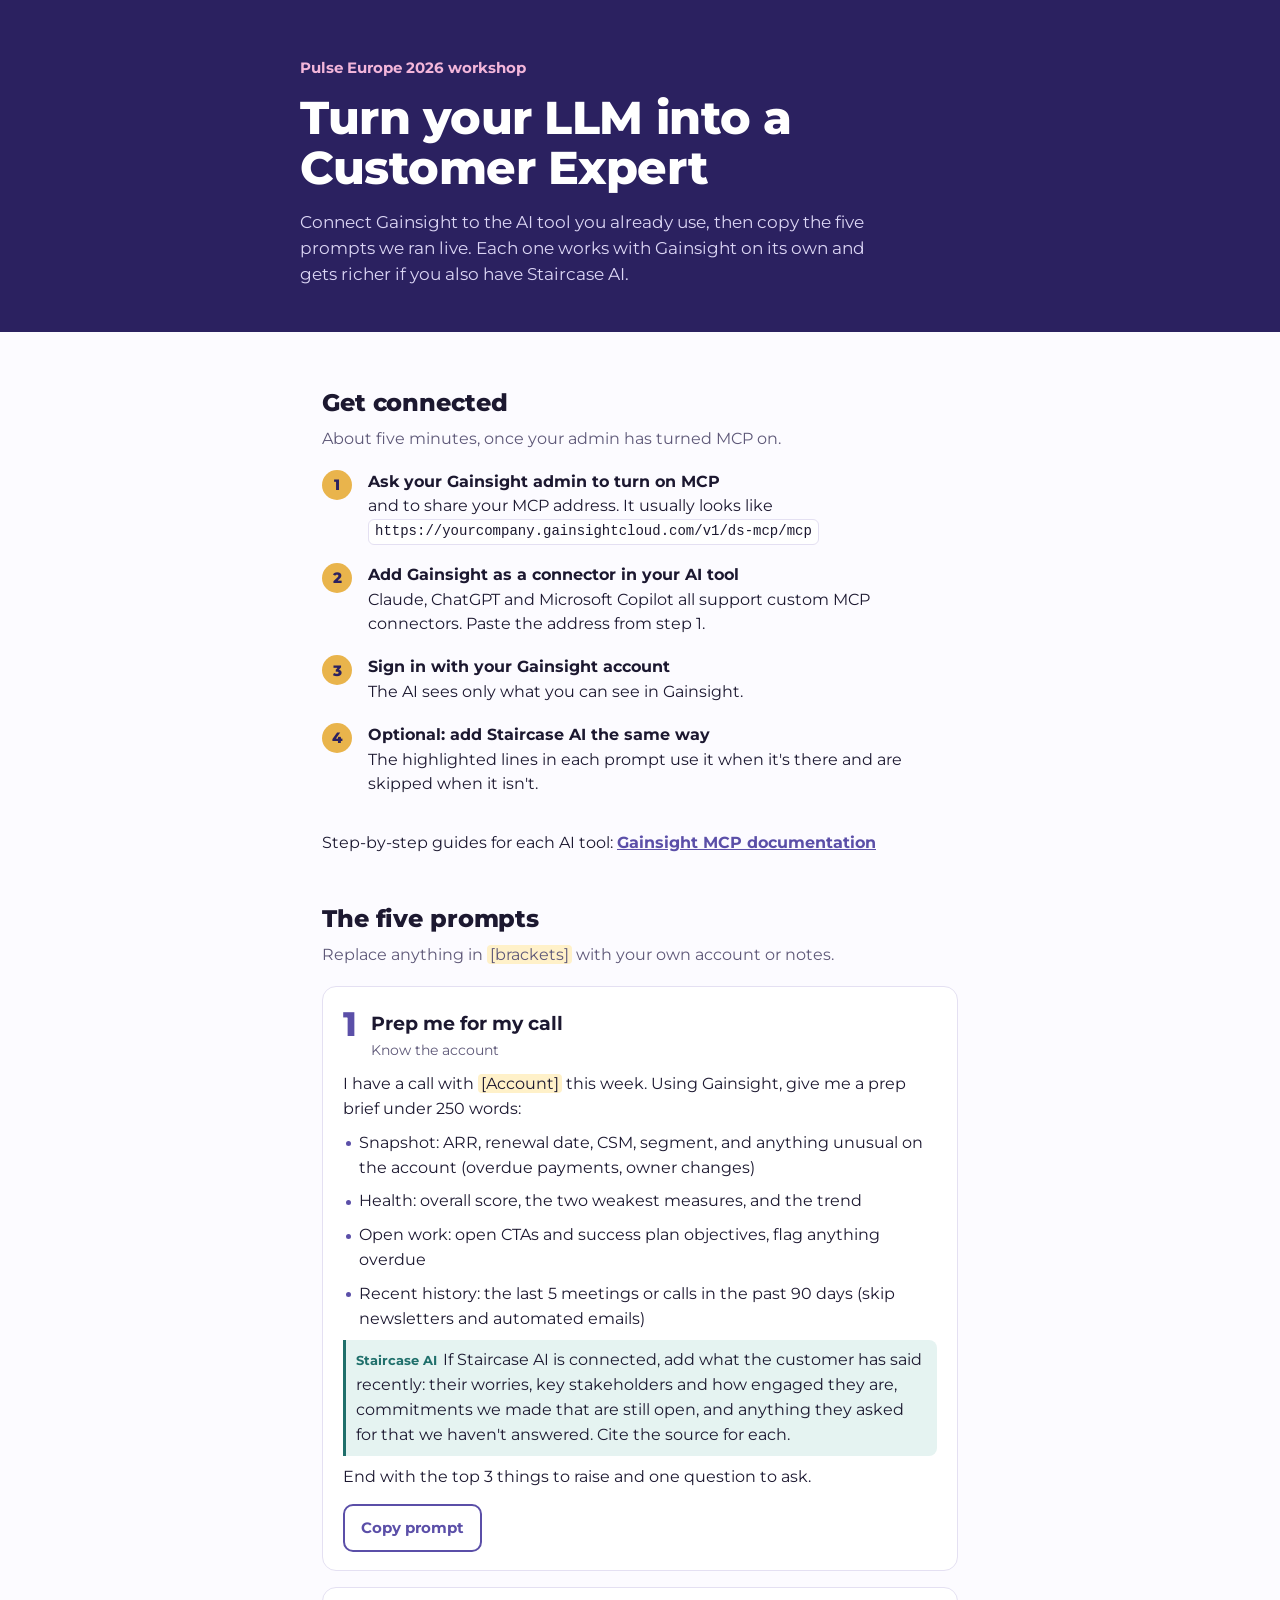
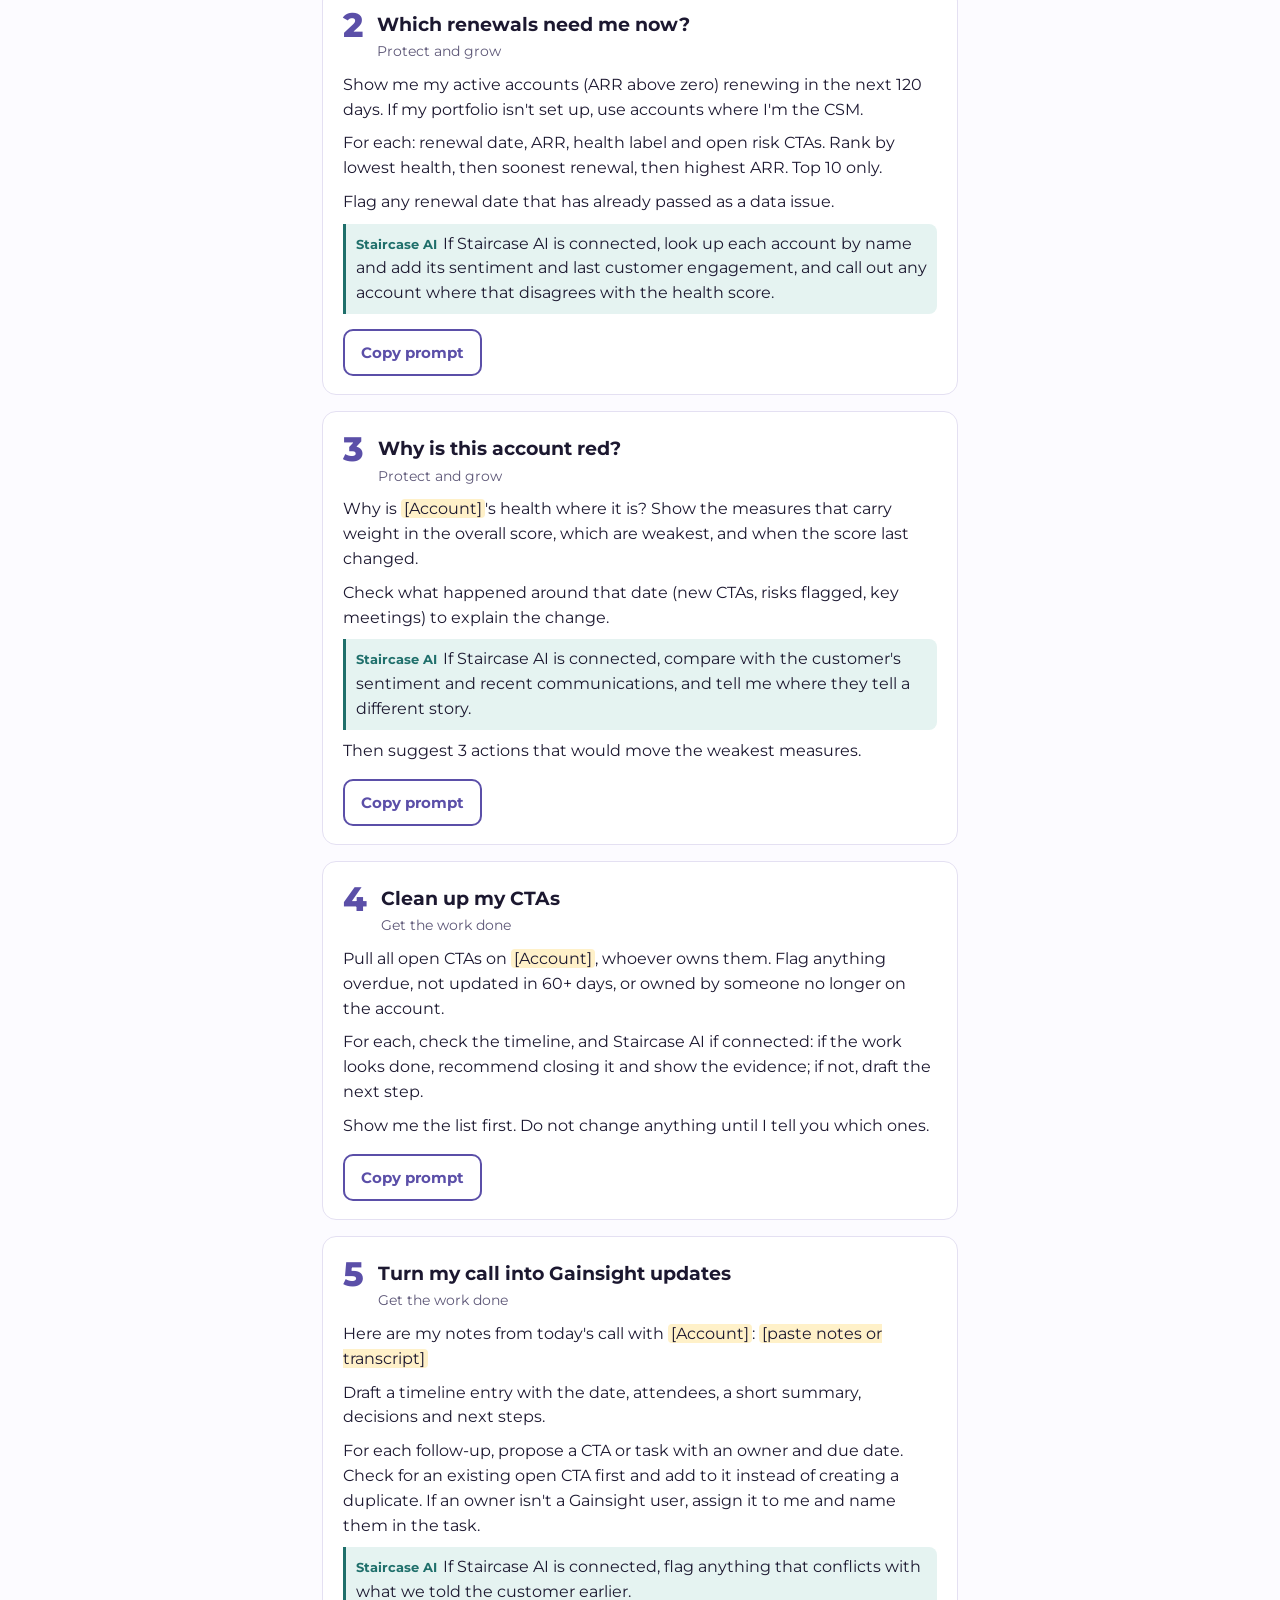
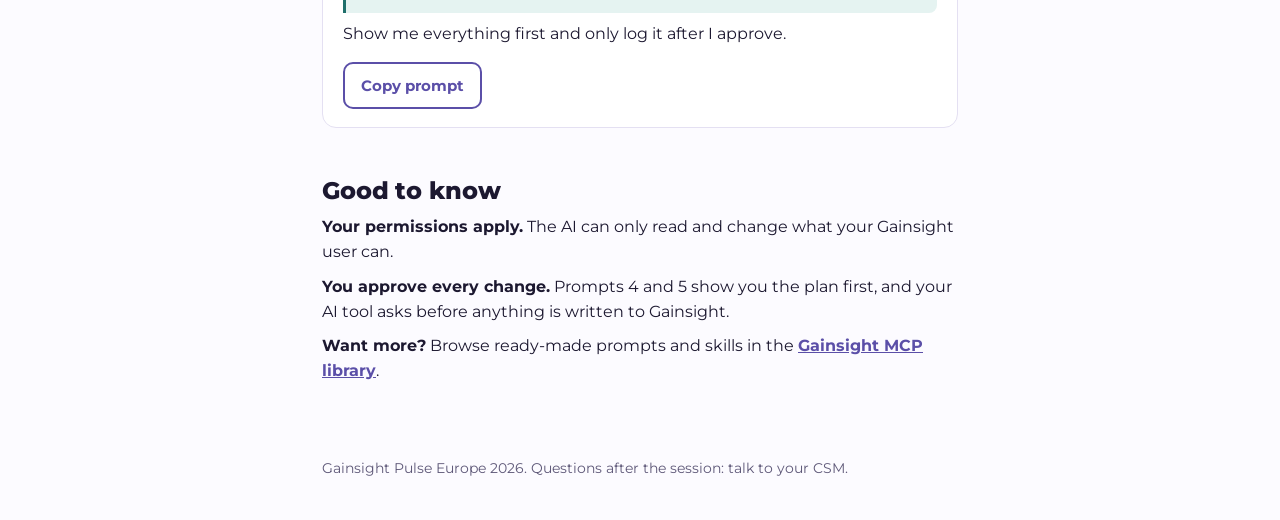
==== docs/workshop/index.html @ dc70c354 "Add an unlisted Pulse workshop page. The page is served at /workshop and is not linked from the cook" ====
<!doctype html>
<html lang="en"><head><meta charset="utf-8"><meta name="viewport" content="width=device-width,initial-scale=1">
<meta name="robots" content="noindex">
<title>Turn your LLM into a Customer Expert | Pulse Europe 2026</title>
<link rel="preconnect" href="https://fonts.googleapis.com"><link href="https://fonts.googleapis.com/css2?family=Montserrat:wght@400;500;700;800&display=swap" rel="stylesheet">
<style>
:root{--dusk:#2B2160;--violet:#5B4FA8;--pink:#F3B6DA;--teal:#1F6F6B;--teal-bg:#E5F3F1;--gold:#E9B44C;--paper:#FCFBFF;--card:#FFFFFF;--line:#E4E0F2;--ink:#1C1830;--muted:#5E5878;--mark:#FFF1C9;color-scheme:light}
@media (prefers-color-scheme:dark){:root{--paper:#141026;--card:#1E1938;--line:#332B57;--ink:#EDEAF7;--muted:#B3ACD0;--teal:#7FD1C8;--teal-bg:#173634;--mark:#4A3C10;--violet:#B9AEF5;color-scheme:dark}}
*{box-sizing:border-box}
body{margin:0;font-family:Montserrat,system-ui,-apple-system,"Segoe UI",sans-serif;background:var(--paper);color:var(--ink);line-height:1.55;font-size:16px}
.hero{background:var(--dusk);color:#fff;padding:56px 22px 44px}
.wrap{max-width:680px;margin:0 auto}
.hero .event{color:var(--pink);font-weight:700;font-size:15px;margin:0 0 14px}
.hero h1{font-size:clamp(30px,7vw,46px);line-height:1.08;font-weight:800;margin:0 0 16px;letter-spacing:-.01em}
.hero p.lede{font-size:17px;color:#DCD6F5;margin:0;max-width:34em}
main{padding:8px 22px 64px}
h2{font-size:24px;font-weight:800;margin:44px 0 6px;letter-spacing:-.005em}
.sub{color:var(--muted);margin:0 0 18px}
ol.steps{list-style:none;padding:0;margin:0;counter-reset:s}
ol.steps li{counter-increment:s;position:relative;padding:0 0 18px 46px}
ol.steps li::before{content:counter(s);position:absolute;left:0;top:0;width:30px;height:30px;border-radius:50%;background:var(--gold);color:#2B2160;font-weight:800;display:grid;place-items:center;font-size:15px}
ol.steps strong{display:block}
code{display:inline-block;max-width:100%;background:var(--card);border:1px solid var(--line);border-radius:6px;padding:1px 6px;font-size:14px;overflow-wrap:anywhere;word-break:break-word;vertical-align:top}
.prompt{background:var(--card);border:1px solid var(--line);border-radius:14px;padding:20px 20px 18px;margin:0 0 16px}
.prompt header{display:flex;gap:14px;align-items:flex-start;margin-bottom:10px}
.num{flex:none;font-size:34px;font-weight:800;line-height:1;color:var(--violet)}
.prompt h3{margin:2px 0 0;font-size:19px;font-weight:700}
.theme{margin:2px 0 0;color:var(--muted);font-size:14px}
.text p{margin:0 0 9px}
.text p.li{padding-left:16px;position:relative}.text p.li::before{content:"";position:absolute;left:3px;top:.65em;width:5px;height:5px;border-radius:50%;background:var(--violet)}
.text p.st{background:var(--teal-bg);border-left:3px solid var(--teal);padding:8px 10px;border-radius:0 8px 8px 0}
.tag{display:inline-block;font-size:12.5px;font-weight:700;color:var(--teal);margin-right:6px}
mark{background:var(--mark);color:inherit;border-radius:4px;padding:0 3px}
.copy{font:inherit;font-weight:700;font-size:15px;margin-top:6px;padding:10px 16px;border-radius:10px;border:2px solid var(--violet);background:transparent;color:var(--violet);cursor:pointer;min-height:44px}
.copy[data-done]{background:var(--violet);color:var(--paper)}
.copy:focus-visible,a:focus-visible{outline:3px solid var(--gold);outline-offset:2px}
a{color:var(--violet);font-weight:700}
.know p{margin:0 0 10px}
footer{color:var(--muted);font-size:14px;padding:0 22px 40px}
@media (prefers-reduced-motion:reduce){*{transition:none!important}}
</style></head>
<body>
<div class="hero"><div class="wrap">
<p class="event">Pulse Europe 2026 workshop</p>
<h1>Turn your LLM into a Customer Expert</h1>
<p class="lede">Connect Gainsight to the AI tool you already use, then copy the five prompts we ran live. Each one works with Gainsight on its own and gets richer if you also have Staircase AI.</p>
</div></div>
<main class="wrap">
<h2>Get connected</h2>
<p class="sub">About five minutes, once your admin has turned MCP on.</p>
<ol class="steps">
<li><strong>Ask your Gainsight admin to turn on MCP</strong>and to share your MCP address. It usually looks like <code>https://yourcompany.gainsightcloud.com/v1/ds-mcp/mcp</code></li>
<li><strong>Add Gainsight as a connector in your AI tool</strong>Claude, ChatGPT and Microsoft Copilot all support custom MCP connectors. Paste the address from step 1.</li>
<li><strong>Sign in with your Gainsight account</strong>The AI sees only what you can see in Gainsight.</li>
<li><strong>Optional: add Staircase AI the same way</strong>The highlighted lines in each prompt use it when it's there and are skipped when it isn't.</li>
</ol>
<p>Step-by-step guides for each AI tool: <a href="https://support.gainsight.com/Gainsight_AI/Gainsight_MCPs">Gainsight MCP documentation</a></p>
<h2>The five prompts</h2>
<p class="sub">Replace anything in <mark>[brackets]</mark> with your own account or notes.</p>

<article class="prompt" id="p1">
  <header><span class="num" aria-hidden="true">1</span><div><h3>Prep me for my call</h3><p class="theme">Know the account</p></div></header>
  <div class="text"><p>I have a call with <mark>[Account]</mark> this week. Using Gainsight, give me a prep brief under 250 words:</p><p class="li">Snapshot: ARR, renewal date, CSM, segment, and anything unusual on the account (overdue payments, owner changes)</p><p class="li">Health: overall score, the two weakest measures, and the trend</p><p class="li">Open work: open CTAs and success plan objectives, flag anything overdue</p><p class="li">Recent history: the last 5 meetings or calls in the past 90 days (skip newsletters and automated emails)</p><p class="st"><span class="tag">Staircase AI</span>If Staircase AI is connected, add what the customer has said recently: their worries, key stakeholders and how engaged they are, commitments we made that are still open, and anything they asked for that we haven&#x27;t answered. Cite the source for each.</p><p>End with the top 3 things to raise and one question to ask.</p></div>
  <button class="copy" data-i="1" type="button">Copy prompt</button>
  <textarea hidden id="t1">I have a call with [Account] this week. Using Gainsight, give me a prep brief under 250 words:
- Snapshot: ARR, renewal date, CSM, segment, and anything unusual on the account (overdue payments, owner changes)
- Health: overall score, the two weakest measures, and the trend
- Open work: open CTAs and success plan objectives, flag anything overdue
- Recent history: the last 5 meetings or calls in the past 90 days (skip newsletters and automated emails)
If Staircase AI is connected, add what the customer has said recently: their worries, key stakeholders and how engaged they are, commitments we made that are still open, and anything they asked for that we haven&#x27;t answered. Cite the source for each.
End with the top 3 things to raise and one question to ask.</textarea>
</article>
<article class="prompt" id="p2">
  <header><span class="num" aria-hidden="true">2</span><div><h3>Which renewals need me now?</h3><p class="theme">Protect and grow</p></div></header>
  <div class="text"><p>Show me my active accounts (ARR above zero) renewing in the next 120 days. If my portfolio isn&#x27;t set up, use accounts where I&#x27;m the CSM.</p><p>For each: renewal date, ARR, health label and open risk CTAs. Rank by lowest health, then soonest renewal, then highest ARR. Top 10 only.</p><p>Flag any renewal date that has already passed as a data issue.</p><p class="st"><span class="tag">Staircase AI</span>If Staircase AI is connected, look up each account by name and add its sentiment and last customer engagement, and call out any account where that disagrees with the health score.</p></div>
  <button class="copy" data-i="2" type="button">Copy prompt</button>
  <textarea hidden id="t2">Show me my active accounts (ARR above zero) renewing in the next 120 days. If my portfolio isn&#x27;t set up, use accounts where I&#x27;m the CSM.
For each: renewal date, ARR, health label and open risk CTAs. Rank by lowest health, then soonest renewal, then highest ARR. Top 10 only.
Flag any renewal date that has already passed as a data issue.
If Staircase AI is connected, look up each account by name and add its sentiment and last customer engagement, and call out any account where that disagrees with the health score.</textarea>
</article>
<article class="prompt" id="p3">
  <header><span class="num" aria-hidden="true">3</span><div><h3>Why is this account red?</h3><p class="theme">Protect and grow</p></div></header>
  <div class="text"><p>Why is <mark>[Account]</mark>&#x27;s health where it is? Show the measures that carry weight in the overall score, which are weakest, and when the score last changed.</p><p>Check what happened around that date (new CTAs, risks flagged, key meetings) to explain the change.</p><p class="st"><span class="tag">Staircase AI</span>If Staircase AI is connected, compare with the customer&#x27;s sentiment and recent communications, and tell me where they tell a different story.</p><p>Then suggest 3 actions that would move the weakest measures.</p></div>
  <button class="copy" data-i="3" type="button">Copy prompt</button>
  <textarea hidden id="t3">Why is [Account]&#x27;s health where it is? Show the measures that carry weight in the overall score, which are weakest, and when the score last changed.
Check what happened around that date (new CTAs, risks flagged, key meetings) to explain the change.
If Staircase AI is connected, compare with the customer&#x27;s sentiment and recent communications, and tell me where they tell a different story.
Then suggest 3 actions that would move the weakest measures.</textarea>
</article>
<article class="prompt" id="p4">
  <header><span class="num" aria-hidden="true">4</span><div><h3>Clean up my CTAs</h3><p class="theme">Get the work done</p></div></header>
  <div class="text"><p>Pull all open CTAs on <mark>[Account]</mark>, whoever owns them. Flag anything overdue, not updated in 60+ days, or owned by someone no longer on the account.</p><p>For each, check the timeline, and Staircase AI if connected: if the work looks done, recommend closing it and show the evidence; if not, draft the next step.</p><p>Show me the list first. Do not change anything until I tell you which ones.</p></div>
  <button class="copy" data-i="4" type="button">Copy prompt</button>
  <textarea hidden id="t4">Pull all open CTAs on [Account], whoever owns them. Flag anything overdue, not updated in 60+ days, or owned by someone no longer on the account.
For each, check the timeline, and Staircase AI if connected: if the work looks done, recommend closing it and show the evidence; if not, draft the next step.
Show me the list first. Do not change anything until I tell you which ones.</textarea>
</article>
<article class="prompt" id="p5">
  <header><span class="num" aria-hidden="true">5</span><div><h3>Turn my call into Gainsight updates</h3><p class="theme">Get the work done</p></div></header>
  <div class="text"><p>Here are my notes from today&#x27;s call with <mark>[Account]</mark>: <mark>[paste notes or transcript]</mark></p><p>Draft a timeline entry with the date, attendees, a short summary, decisions and next steps.</p><p>For each follow-up, propose a CTA or task with an owner and due date. Check for an existing open CTA first and add to it instead of creating a duplicate. If an owner isn&#x27;t a Gainsight user, assign it to me and name them in the task.</p><p class="st"><span class="tag">Staircase AI</span>If Staircase AI is connected, flag anything that conflicts with what we told the customer earlier.</p><p>Show me everything first and only log it after I approve.</p></div>
  <button class="copy" data-i="5" type="button">Copy prompt</button>
  <textarea hidden id="t5">Here are my notes from today&#x27;s call with [Account]: [paste notes or transcript]
Draft a timeline entry with the date, attendees, a short summary, decisions and next steps.
For each follow-up, propose a CTA or task with an owner and due date. Check for an existing open CTA first and add to it instead of creating a duplicate. If an owner isn&#x27;t a Gainsight user, assign it to me and name them in the task.
If Staircase AI is connected, flag anything that conflicts with what we told the customer earlier.
Show me everything first and only log it after I approve.</textarea>
</article>
<h2>Good to know</h2>
<div class="know">
<p><strong>Your permissions apply.</strong> The AI can only read and change what your Gainsight user can.</p>
<p><strong>You approve every change.</strong> Prompts 4 and 5 show you the plan first, and your AI tool asks before anything is written to Gainsight.</p>
<p><strong>Want more?</strong> Browse ready-made prompts and skills in the <a href="https://www.gainsight.com/mcp/library/">Gainsight MCP library</a>.</p>
</div>
</main>
<footer class="wrap">Gainsight Pulse Europe 2026. Questions after the session: talk to your CSM.</footer>
<div aria-live="polite" id="live" style="position:absolute;left:-9999px"></div>
<script>
document.querySelectorAll('.copy').forEach(b=>b.addEventListener('click',async()=>{
 const t=document.getElementById('t'+b.dataset.i).value;
 try{await navigator.clipboard.writeText(t)}catch(e){const a=document.createElement('textarea');a.value=t;document.body.appendChild(a);a.select();document.execCommand('copy');a.remove()}
 document.querySelectorAll('.copy').forEach(x=>{x.removeAttribute('data-done');x.textContent='Copy prompt'});
 b.setAttribute('data-done','');b.textContent='Copied';document.getElementById('live').textContent='Prompt '+b.dataset.i+' copied';
}));
</script>
</body></html>
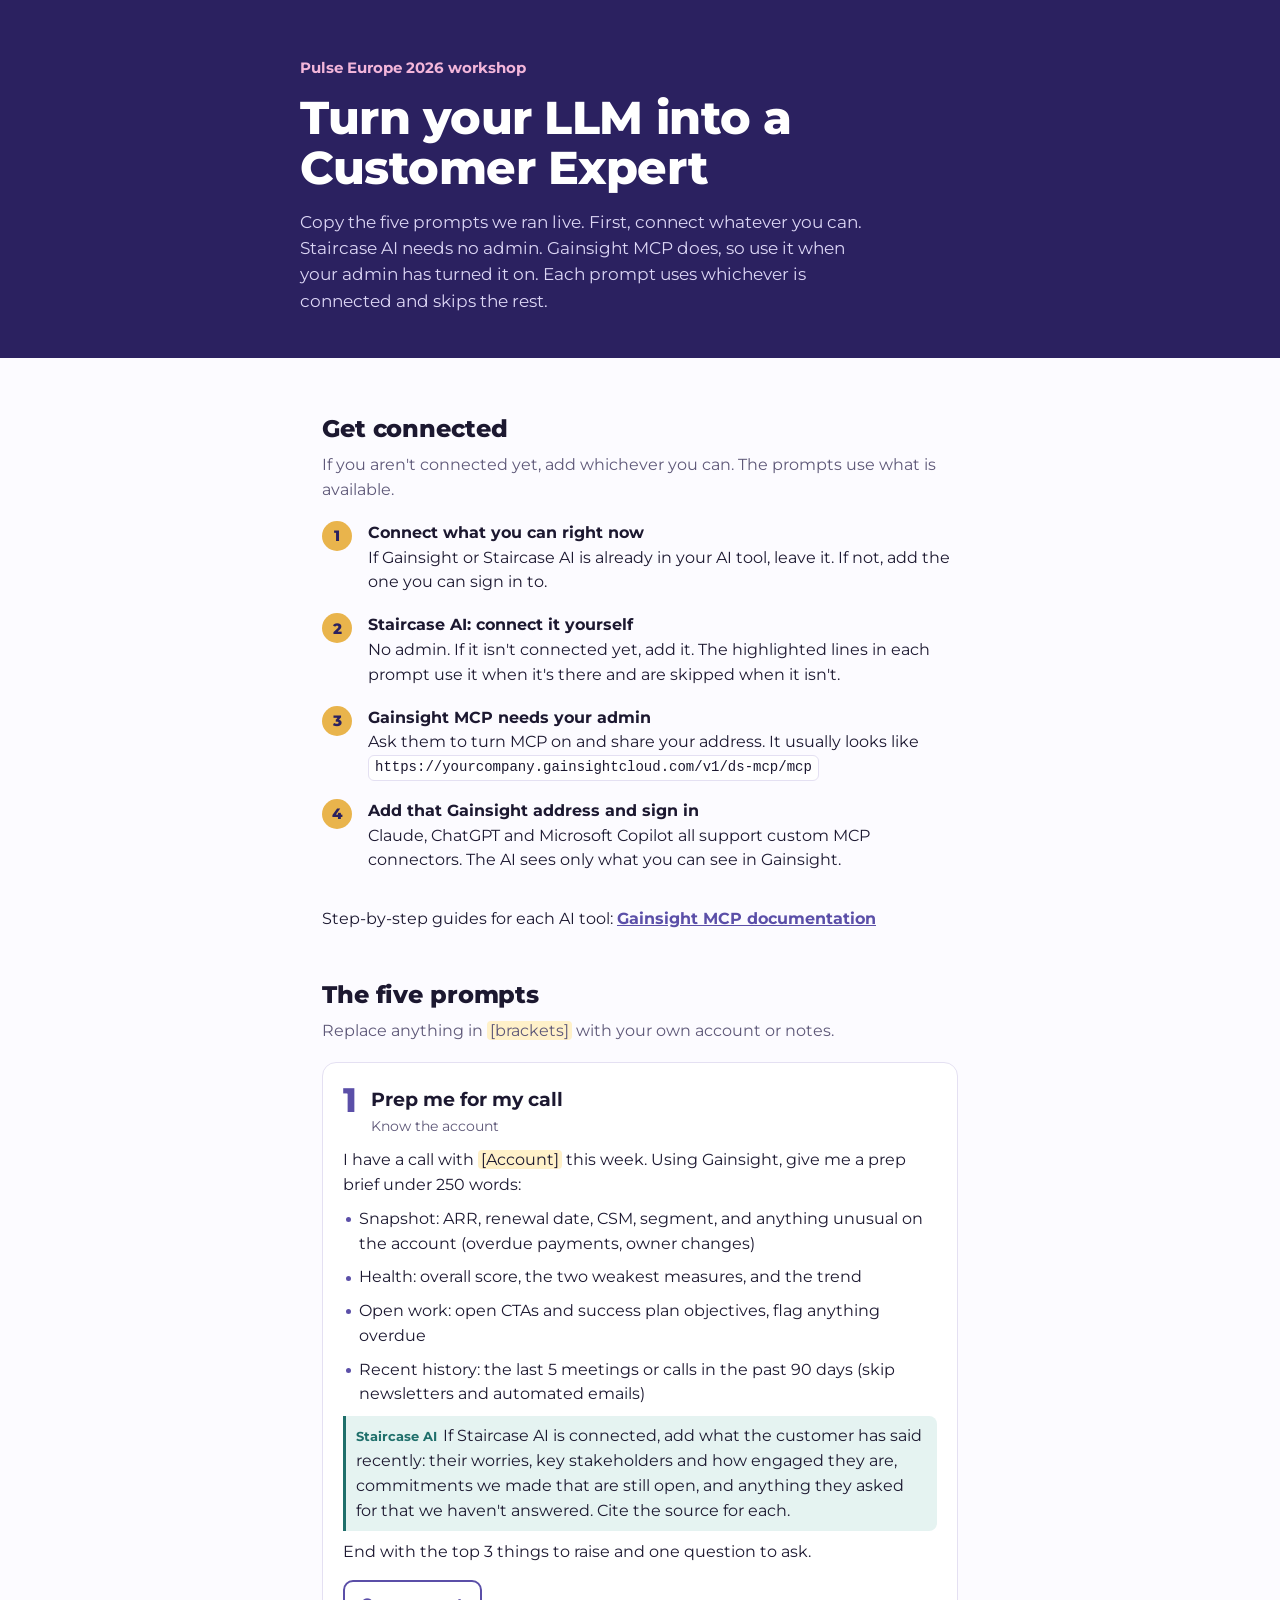
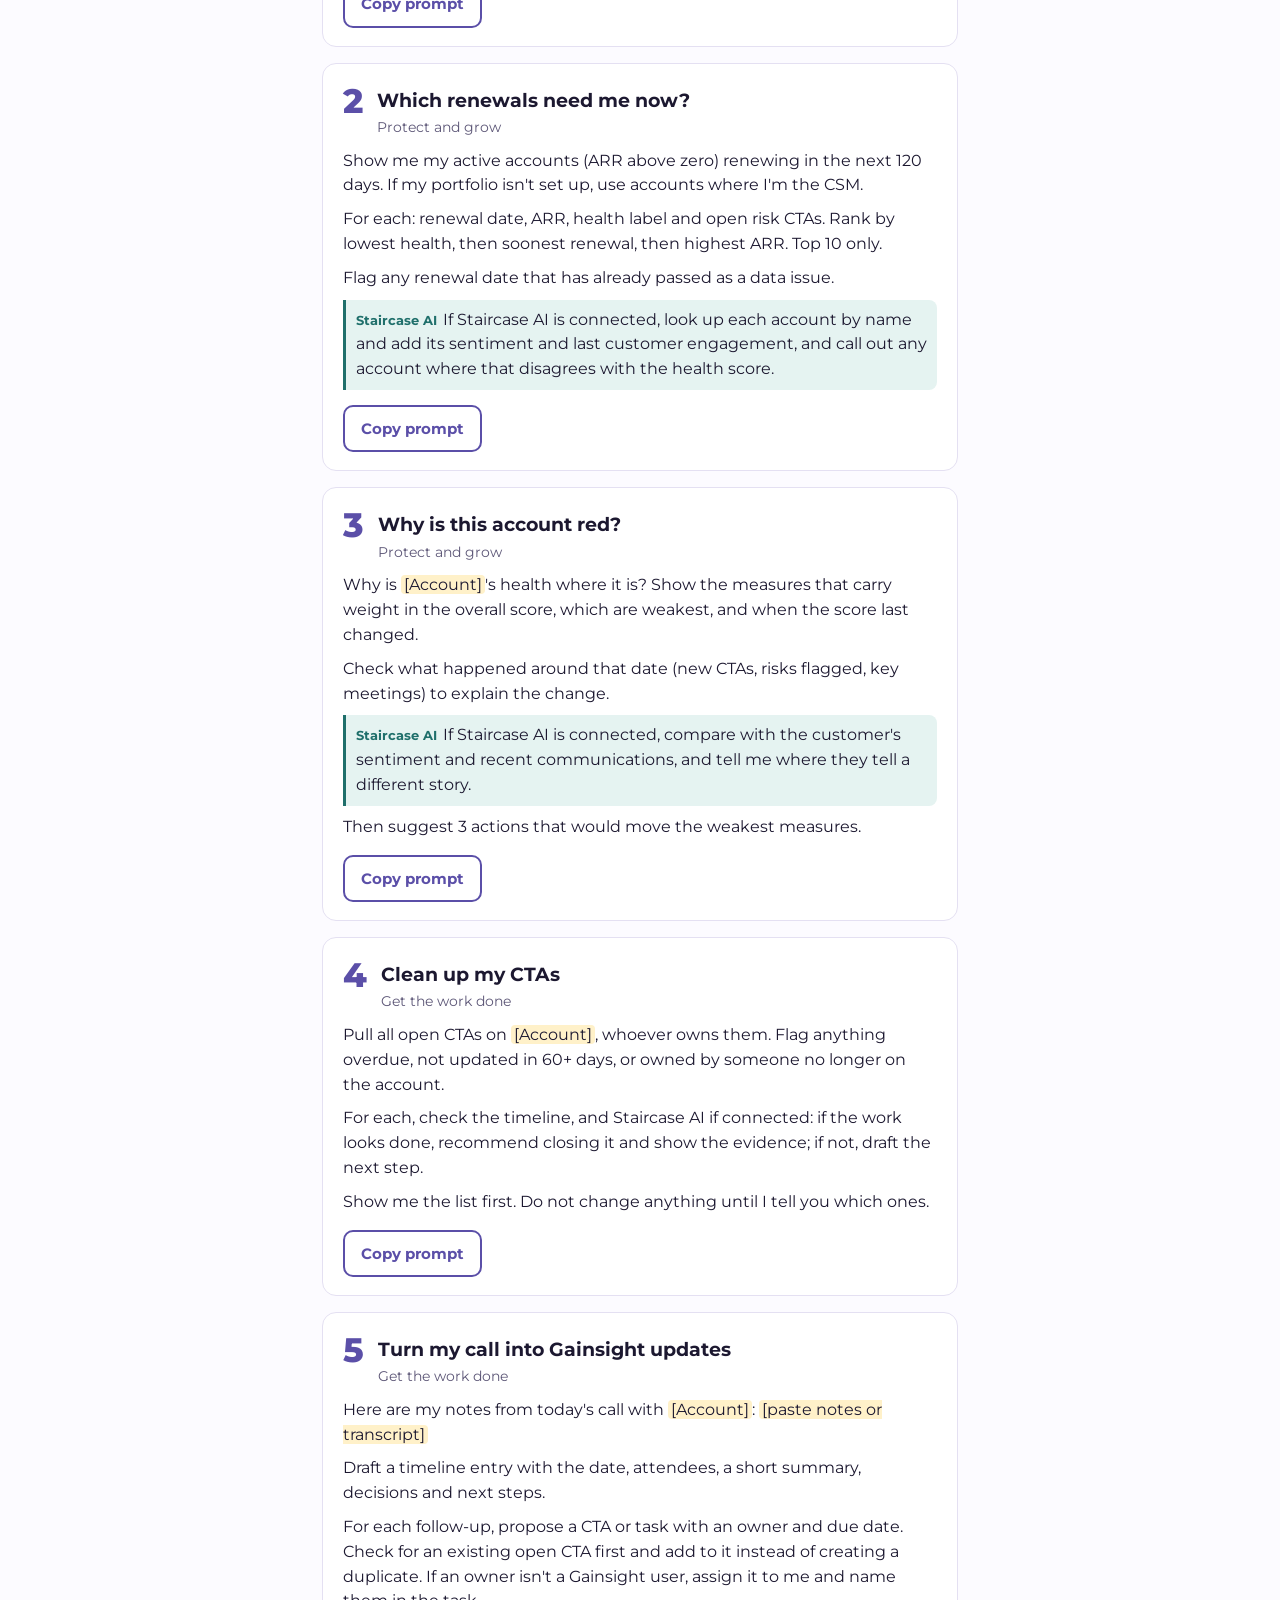
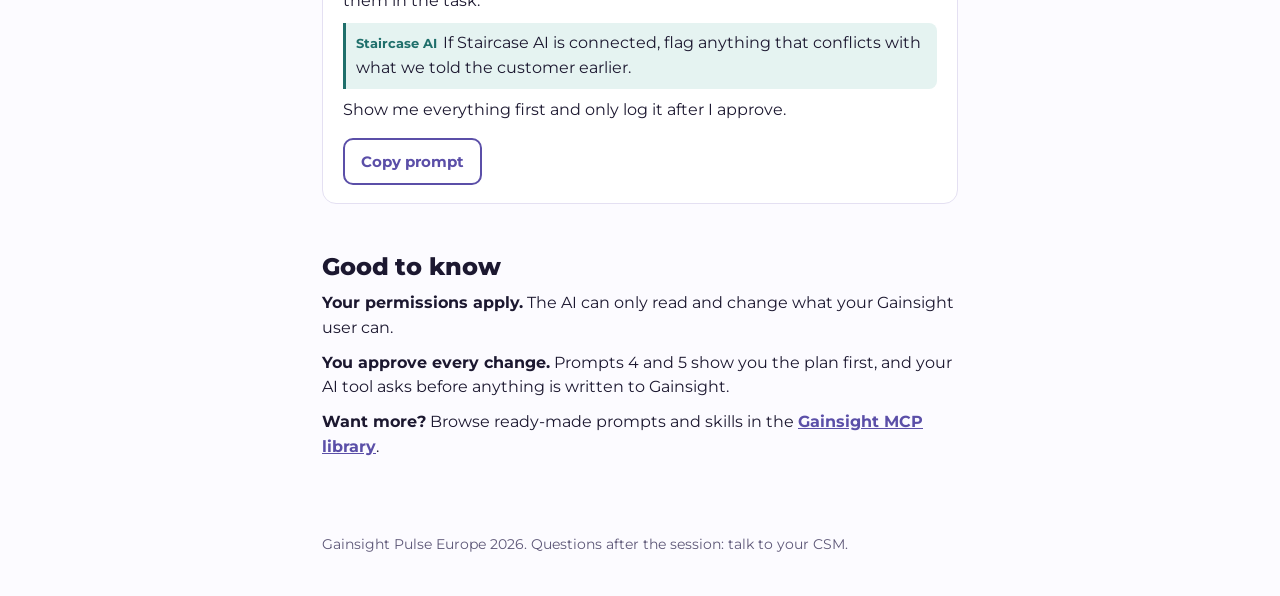
==== commit c194a443: "Tell the workshop to connect whatever is available. Staircase AI needs no admin. Gainsight MCP still" ====
--- a/docs/workshop/index.html
+++ b/docs/workshop/index.html
@@ -43,16 +43,16 @@
 <div class="hero"><div class="wrap">
 <p class="event">Pulse Europe 2026 workshop</p>
 <h1>Turn your LLM into a Customer Expert</h1>
-<p class="lede">Connect Gainsight to the AI tool you already use, then copy the five prompts we ran live. Each one works with Gainsight on its own and gets richer if you also have Staircase AI.</p>
+<p class="lede">Copy the five prompts we ran live. First, connect whatever you can. Staircase AI needs no admin. Gainsight MCP does, so use it when your admin has turned it on. Each prompt uses whichever is connected and skips the rest.</p>
 </div></div>
 <main class="wrap">
 <h2>Get connected</h2>
-<p class="sub">About five minutes, once your admin has turned MCP on.</p>
+<p class="sub">If you aren't connected yet, add whichever you can. The prompts use what is available.</p>
 <ol class="steps">
-<li><strong>Ask your Gainsight admin to turn on MCP</strong>and to share your MCP address. It usually looks like <code>https://yourcompany.gainsightcloud.com/v1/ds-mcp/mcp</code></li>
-<li><strong>Add Gainsight as a connector in your AI tool</strong>Claude, ChatGPT and Microsoft Copilot all support custom MCP connectors. Paste the address from step 1.</li>
-<li><strong>Sign in with your Gainsight account</strong>The AI sees only what you can see in Gainsight.</li>
-<li><strong>Optional: add Staircase AI the same way</strong>The highlighted lines in each prompt use it when it's there and are skipped when it isn't.</li>
+<li><strong>Connect what you can right now</strong>If Gainsight or Staircase AI is already in your AI tool, leave it. If not, add the one you can sign in to.</li>
+<li><strong>Staircase AI: connect it yourself</strong>No admin. If it isn't connected yet, add it. The highlighted lines in each prompt use it when it's there and are skipped when it isn't.</li>
+<li><strong>Gainsight MCP needs your admin</strong>Ask them to turn MCP on and share your address. It usually looks like <code>https://yourcompany.gainsightcloud.com/v1/ds-mcp/mcp</code></li>
+<li><strong>Add that Gainsight address and sign in</strong>Claude, ChatGPT and Microsoft Copilot all support custom MCP connectors. The AI sees only what you can see in Gainsight.</li>
 </ol>
 <p>Step-by-step guides for each AI tool: <a href="https://support.gainsight.com/Gainsight_AI/Gainsight_MCPs">Gainsight MCP documentation</a></p>
 <h2>The five prompts</h2>
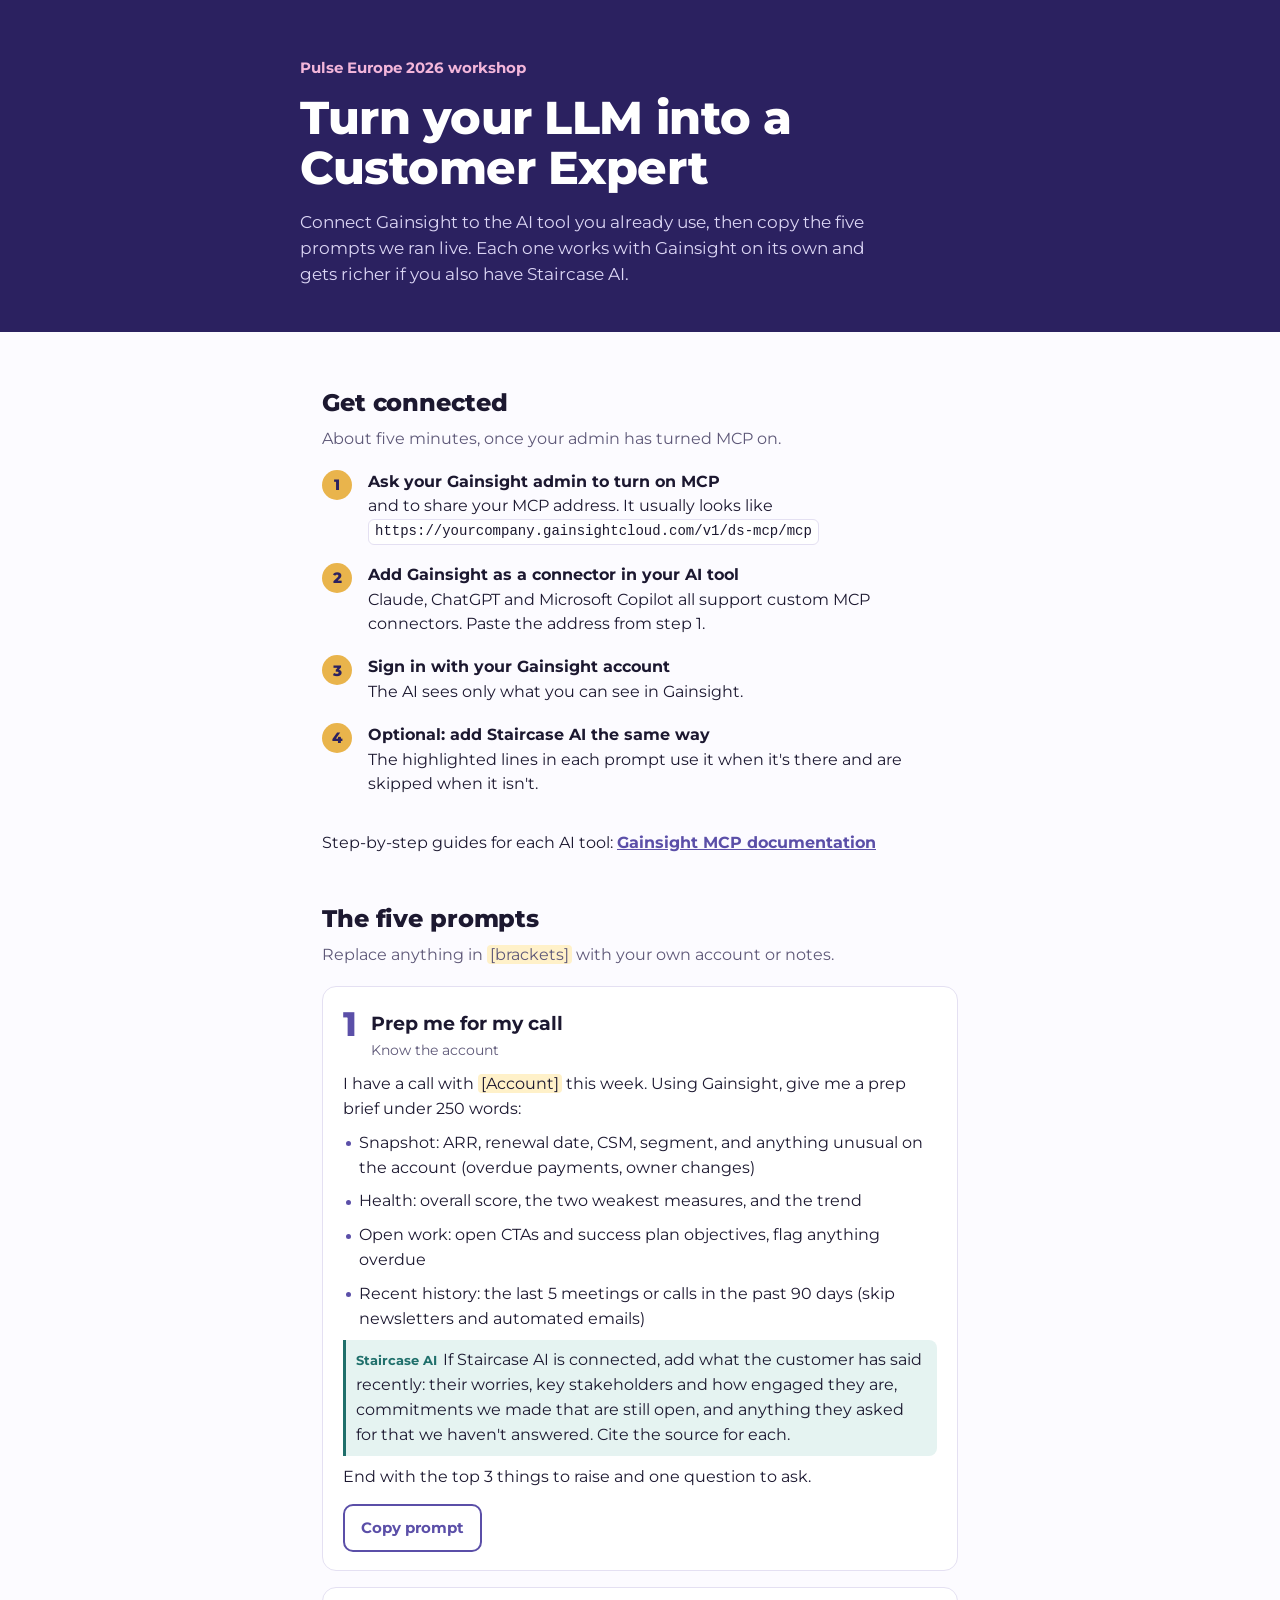
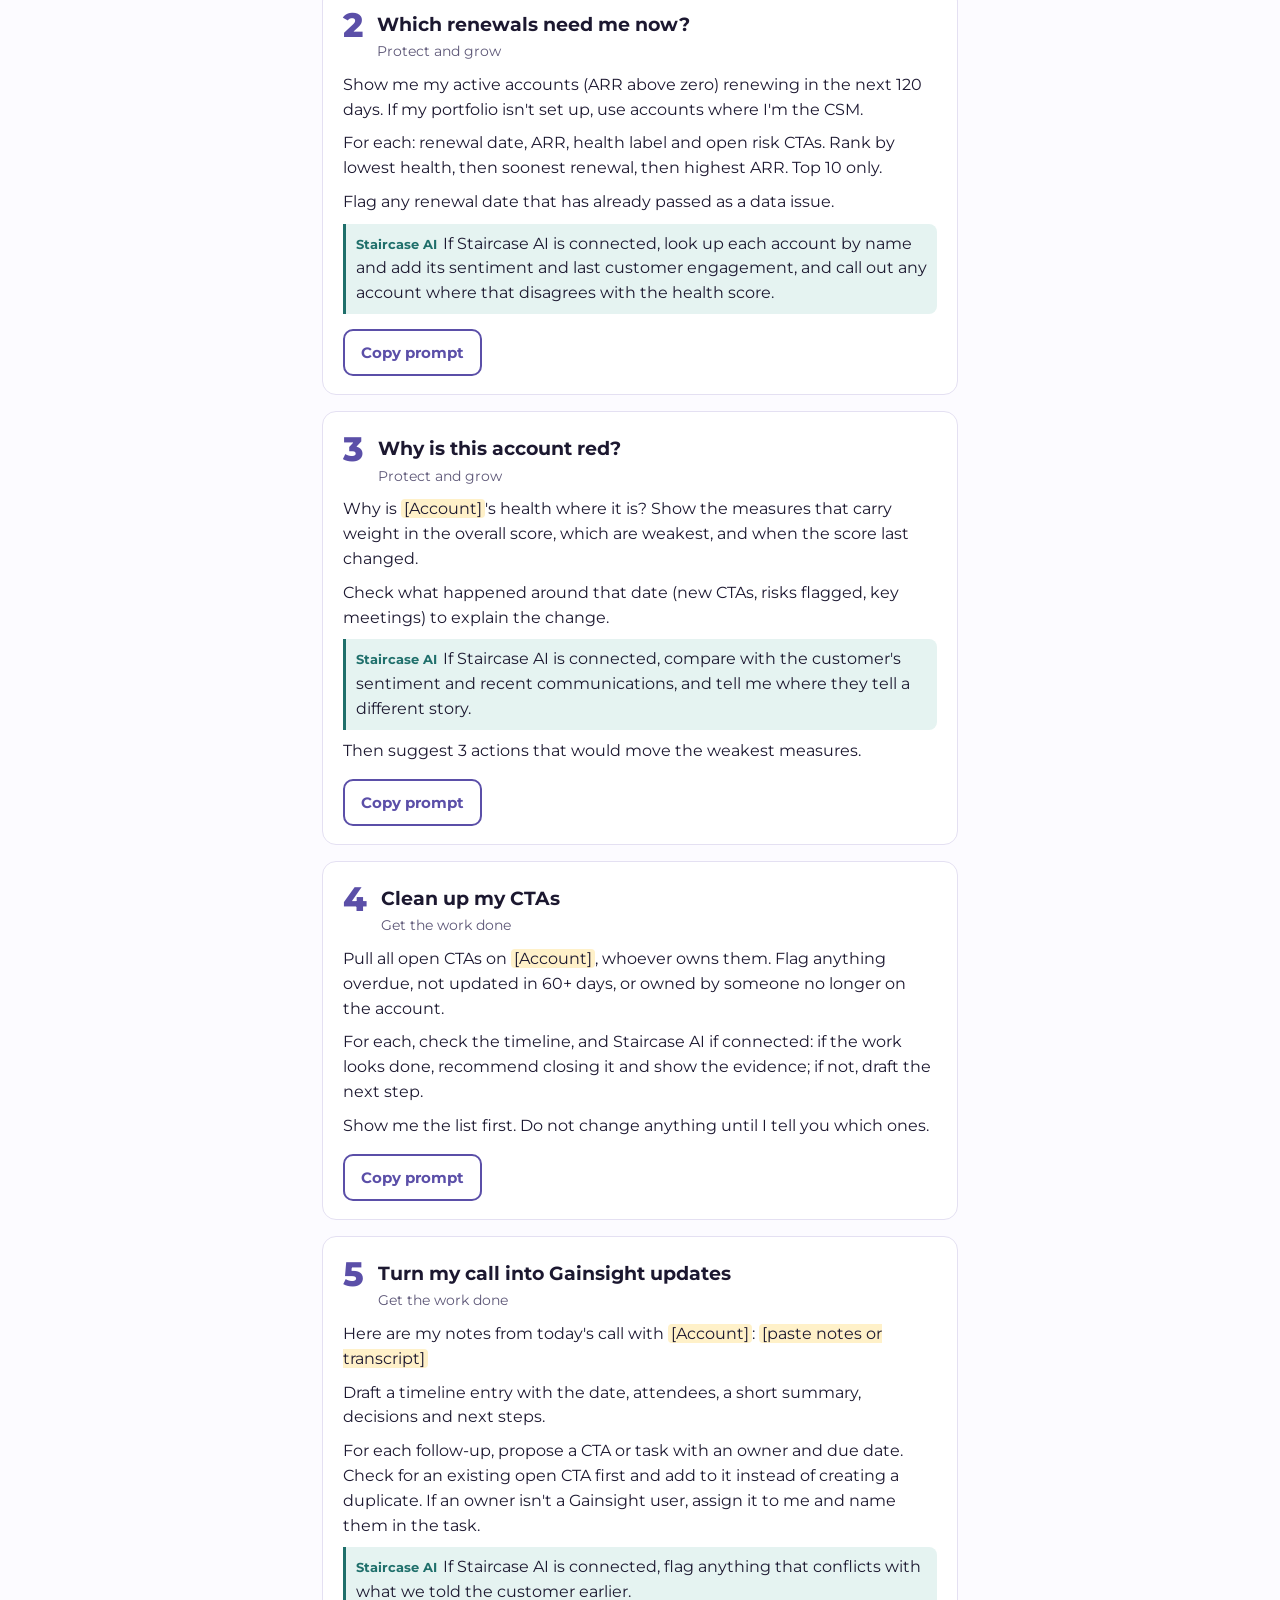
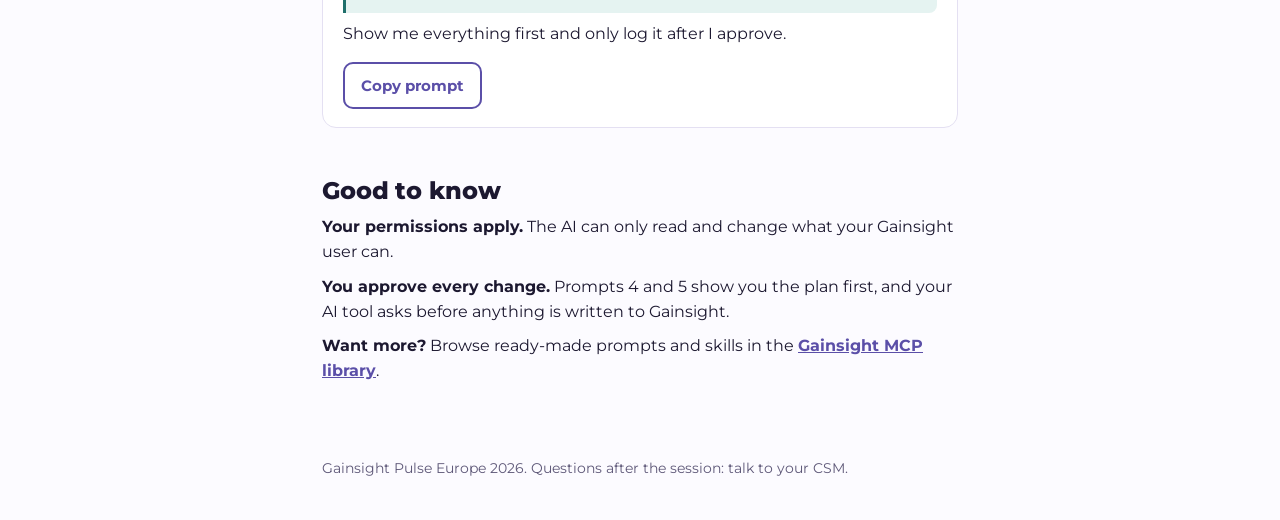
==== commit 36893fd8: "Merge branch 'main' into cursor/csm-prompt-pack-eb44" ====
--- a/docs/workshop/index.html
+++ b/docs/workshop/index.html
@@ -43,16 +43,16 @@
 <div class="hero"><div class="wrap">
 <p class="event">Pulse Europe 2026 workshop</p>
 <h1>Turn your LLM into a Customer Expert</h1>
-<p class="lede">Copy the five prompts we ran live. First, connect whatever you can. Staircase AI needs no admin. Gainsight MCP does, so use it when your admin has turned it on. Each prompt uses whichever is connected and skips the rest.</p>
+<p class="lede">Connect Gainsight to the AI tool you already use, then copy the five prompts we ran live. Each one works with Gainsight on its own and gets richer if you also have Staircase AI.</p>
 </div></div>
 <main class="wrap">
 <h2>Get connected</h2>
-<p class="sub">If you aren't connected yet, add whichever you can. The prompts use what is available.</p>
+<p class="sub">About five minutes, once your admin has turned MCP on.</p>
 <ol class="steps">
-<li><strong>Connect what you can right now</strong>If Gainsight or Staircase AI is already in your AI tool, leave it. If not, add the one you can sign in to.</li>
-<li><strong>Staircase AI: connect it yourself</strong>No admin. If it isn't connected yet, add it. The highlighted lines in each prompt use it when it's there and are skipped when it isn't.</li>
-<li><strong>Gainsight MCP needs your admin</strong>Ask them to turn MCP on and share your address. It usually looks like <code>https://yourcompany.gainsightcloud.com/v1/ds-mcp/mcp</code></li>
-<li><strong>Add that Gainsight address and sign in</strong>Claude, ChatGPT and Microsoft Copilot all support custom MCP connectors. The AI sees only what you can see in Gainsight.</li>
+<li><strong>Ask your Gainsight admin to turn on MCP</strong>and to share your MCP address. It usually looks like <code>https://yourcompany.gainsightcloud.com/v1/ds-mcp/mcp</code></li>
+<li><strong>Add Gainsight as a connector in your AI tool</strong>Claude, ChatGPT and Microsoft Copilot all support custom MCP connectors. Paste the address from step 1.</li>
+<li><strong>Sign in with your Gainsight account</strong>The AI sees only what you can see in Gainsight.</li>
+<li><strong>Optional: add Staircase AI the same way</strong>The highlighted lines in each prompt use it when it's there and are skipped when it isn't.</li>
 </ol>
 <p>Step-by-step guides for each AI tool: <a href="https://support.gainsight.com/Gainsight_AI/Gainsight_MCPs">Gainsight MCP documentation</a></p>
 <h2>The five prompts</h2>
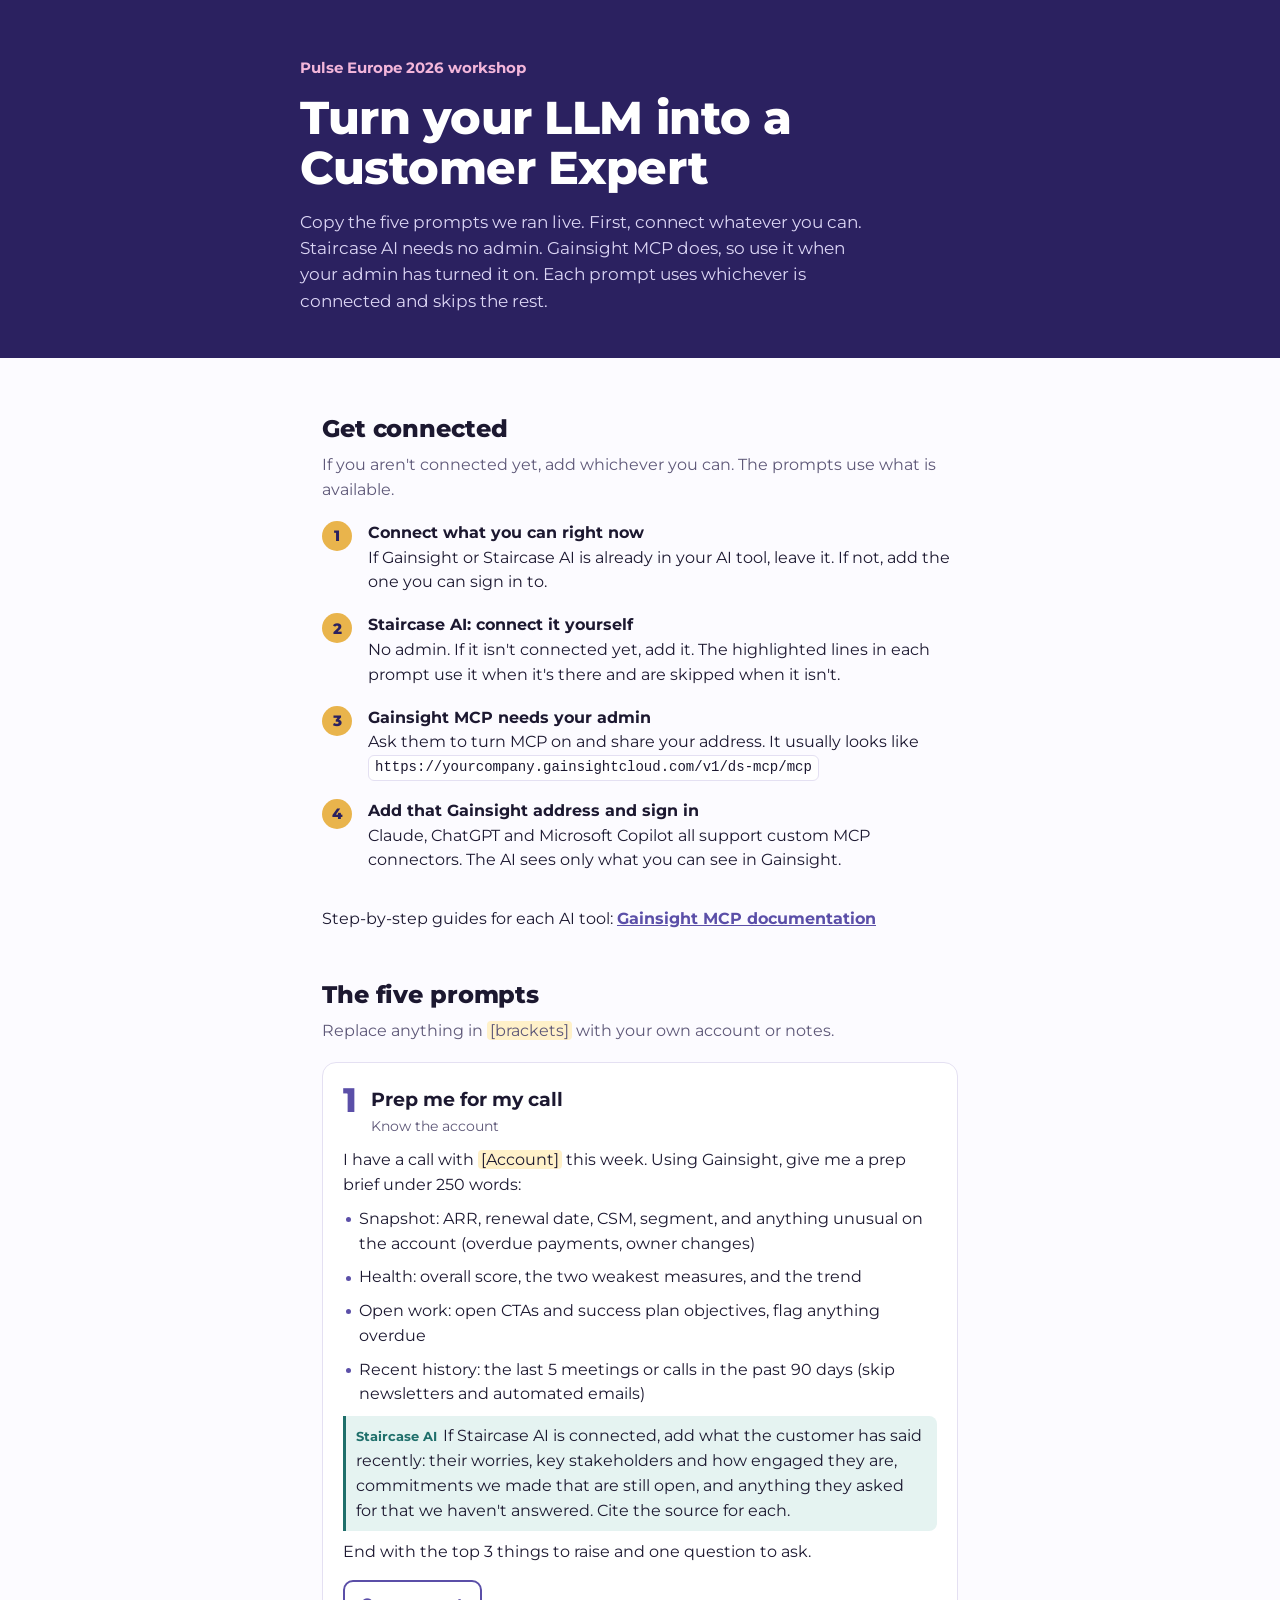
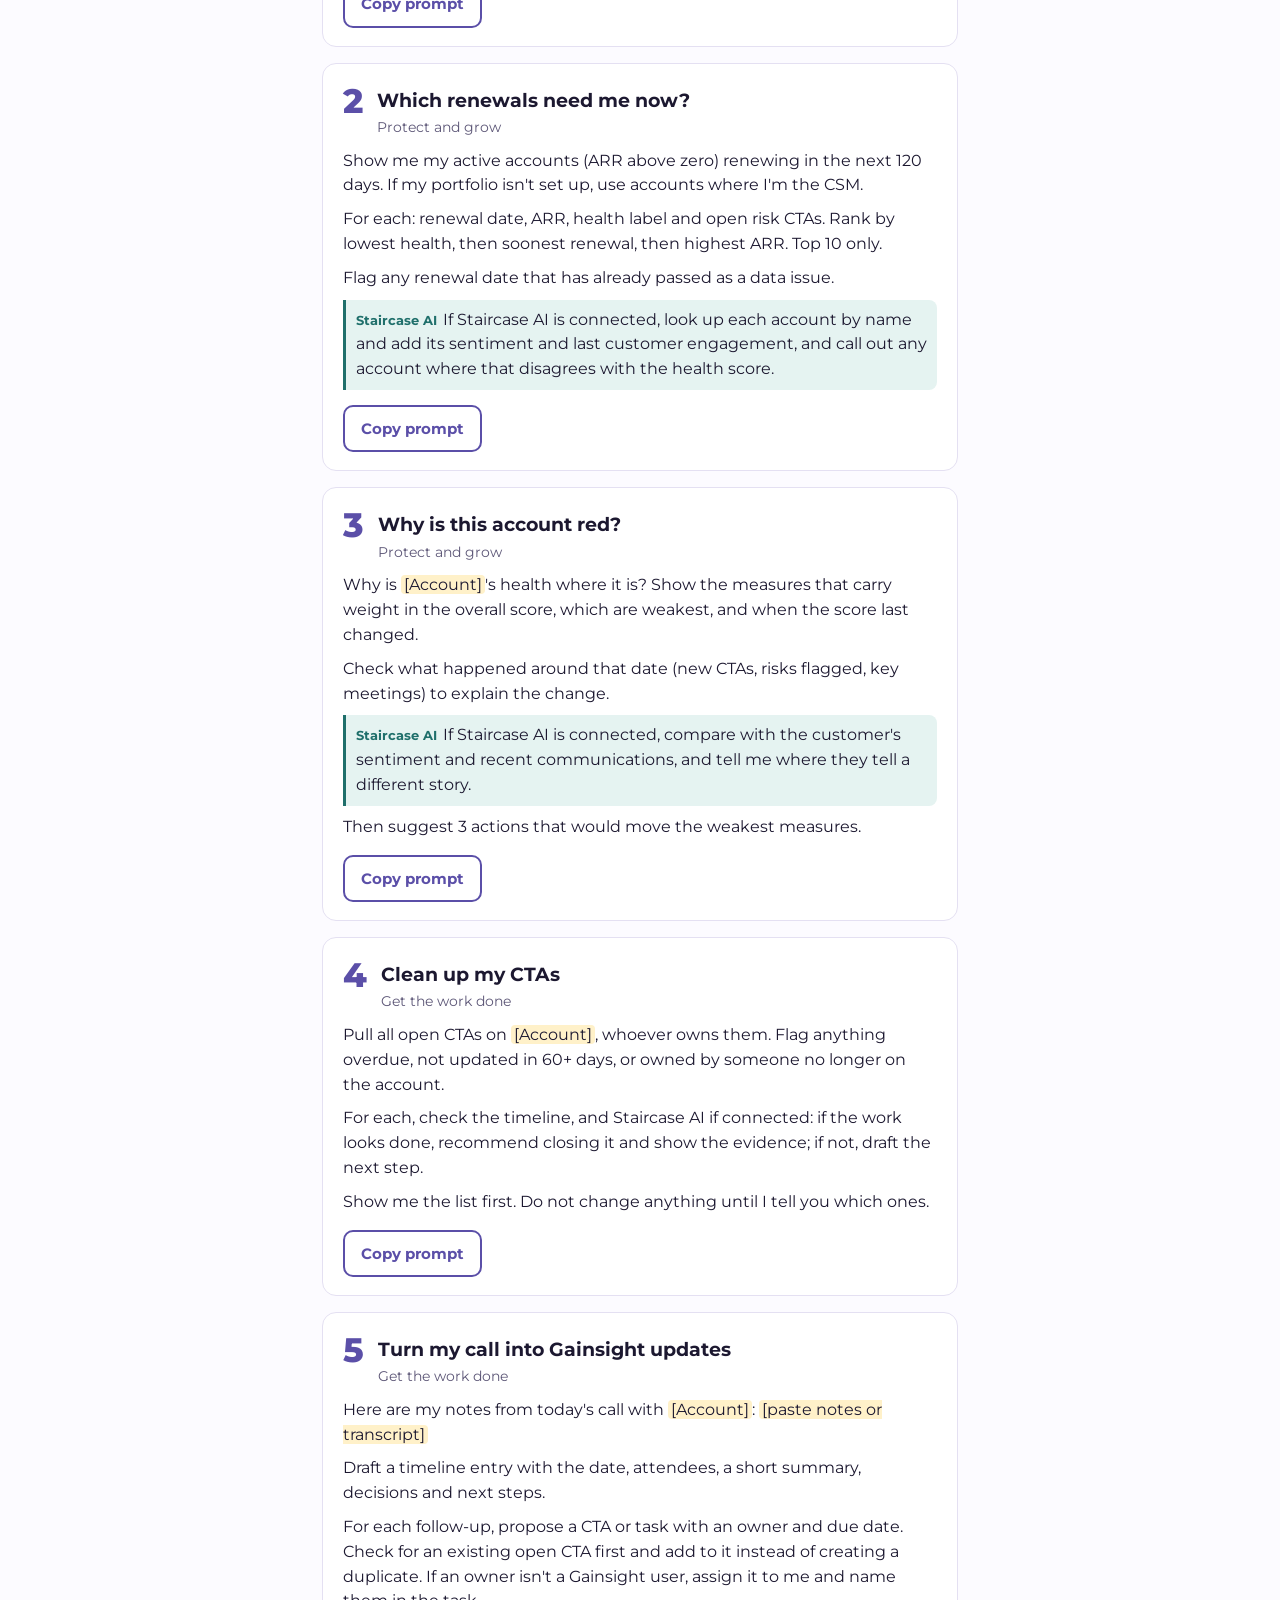
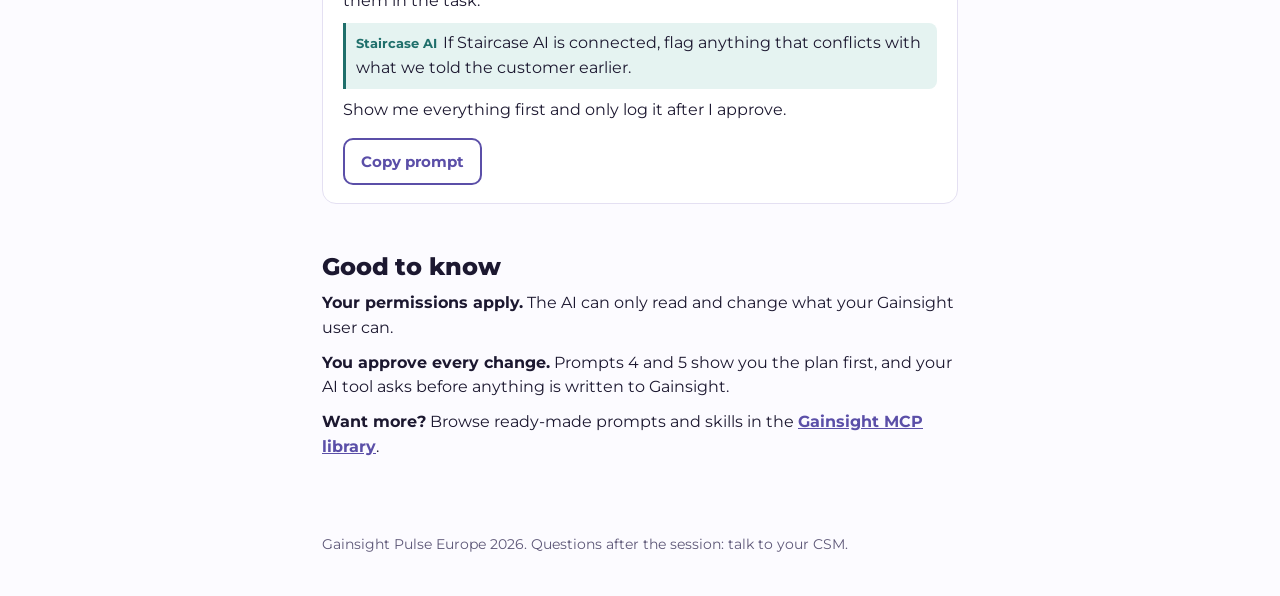
==== commit 5b45f10e: "Merge pull request #19 from Gainsight-Central/cursor/workshop-connect-note-eb44 Tell the workshop to" ====
--- a/docs/workshop/index.html
+++ b/docs/workshop/index.html
@@ -43,16 +43,16 @@
 <div class="hero"><div class="wrap">
 <p class="event">Pulse Europe 2026 workshop</p>
 <h1>Turn your LLM into a Customer Expert</h1>
-<p class="lede">Connect Gainsight to the AI tool you already use, then copy the five prompts we ran live. Each one works with Gainsight on its own and gets richer if you also have Staircase AI.</p>
+<p class="lede">Copy the five prompts we ran live. First, connect whatever you can. Staircase AI needs no admin. Gainsight MCP does, so use it when your admin has turned it on. Each prompt uses whichever is connected and skips the rest.</p>
 </div></div>
 <main class="wrap">
 <h2>Get connected</h2>
-<p class="sub">About five minutes, once your admin has turned MCP on.</p>
+<p class="sub">If you aren't connected yet, add whichever you can. The prompts use what is available.</p>
 <ol class="steps">
-<li><strong>Ask your Gainsight admin to turn on MCP</strong>and to share your MCP address. It usually looks like <code>https://yourcompany.gainsightcloud.com/v1/ds-mcp/mcp</code></li>
-<li><strong>Add Gainsight as a connector in your AI tool</strong>Claude, ChatGPT and Microsoft Copilot all support custom MCP connectors. Paste the address from step 1.</li>
-<li><strong>Sign in with your Gainsight account</strong>The AI sees only what you can see in Gainsight.</li>
-<li><strong>Optional: add Staircase AI the same way</strong>The highlighted lines in each prompt use it when it's there and are skipped when it isn't.</li>
+<li><strong>Connect what you can right now</strong>If Gainsight or Staircase AI is already in your AI tool, leave it. If not, add the one you can sign in to.</li>
+<li><strong>Staircase AI: connect it yourself</strong>No admin. If it isn't connected yet, add it. The highlighted lines in each prompt use it when it's there and are skipped when it isn't.</li>
+<li><strong>Gainsight MCP needs your admin</strong>Ask them to turn MCP on and share your address. It usually looks like <code>https://yourcompany.gainsightcloud.com/v1/ds-mcp/mcp</code></li>
+<li><strong>Add that Gainsight address and sign in</strong>Claude, ChatGPT and Microsoft Copilot all support custom MCP connectors. The AI sees only what you can see in Gainsight.</li>
 </ol>
 <p>Step-by-step guides for each AI tool: <a href="https://support.gainsight.com/Gainsight_AI/Gainsight_MCPs">Gainsight MCP documentation</a></p>
 <h2>The five prompts</h2>
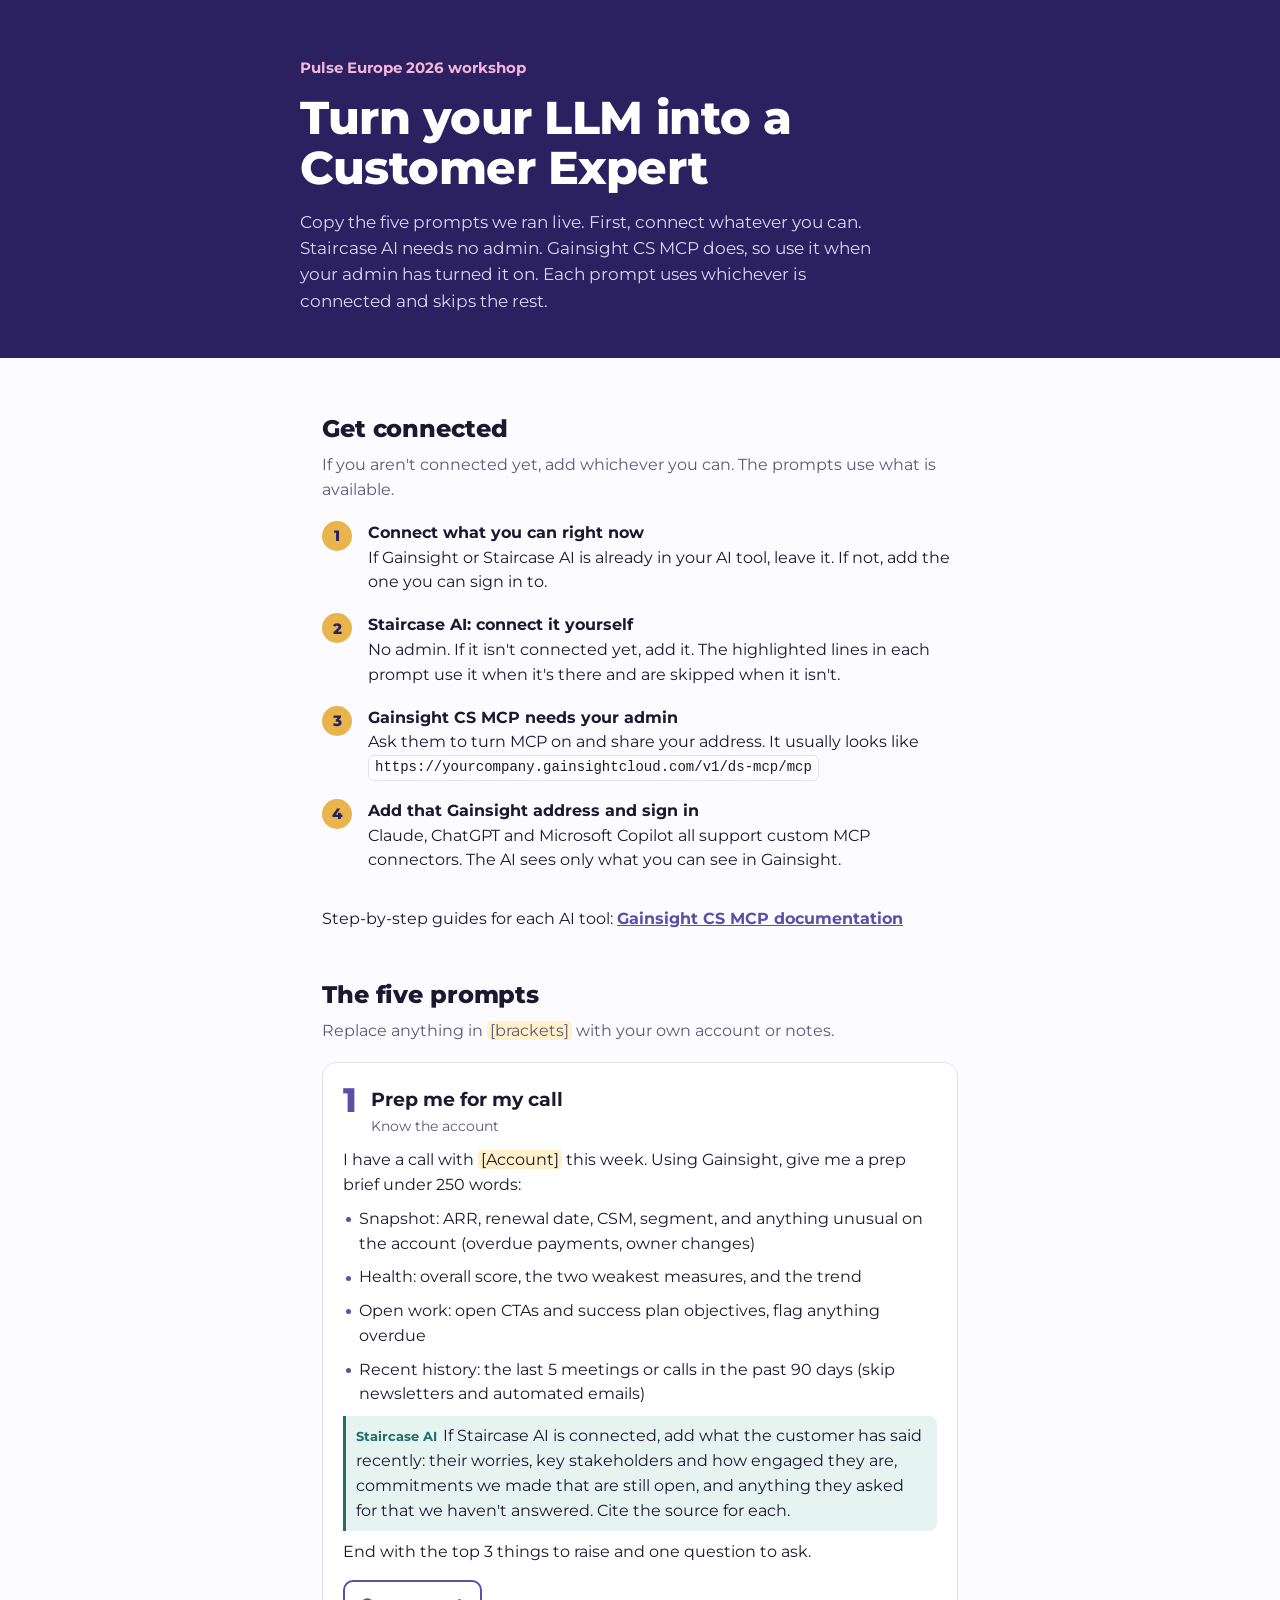
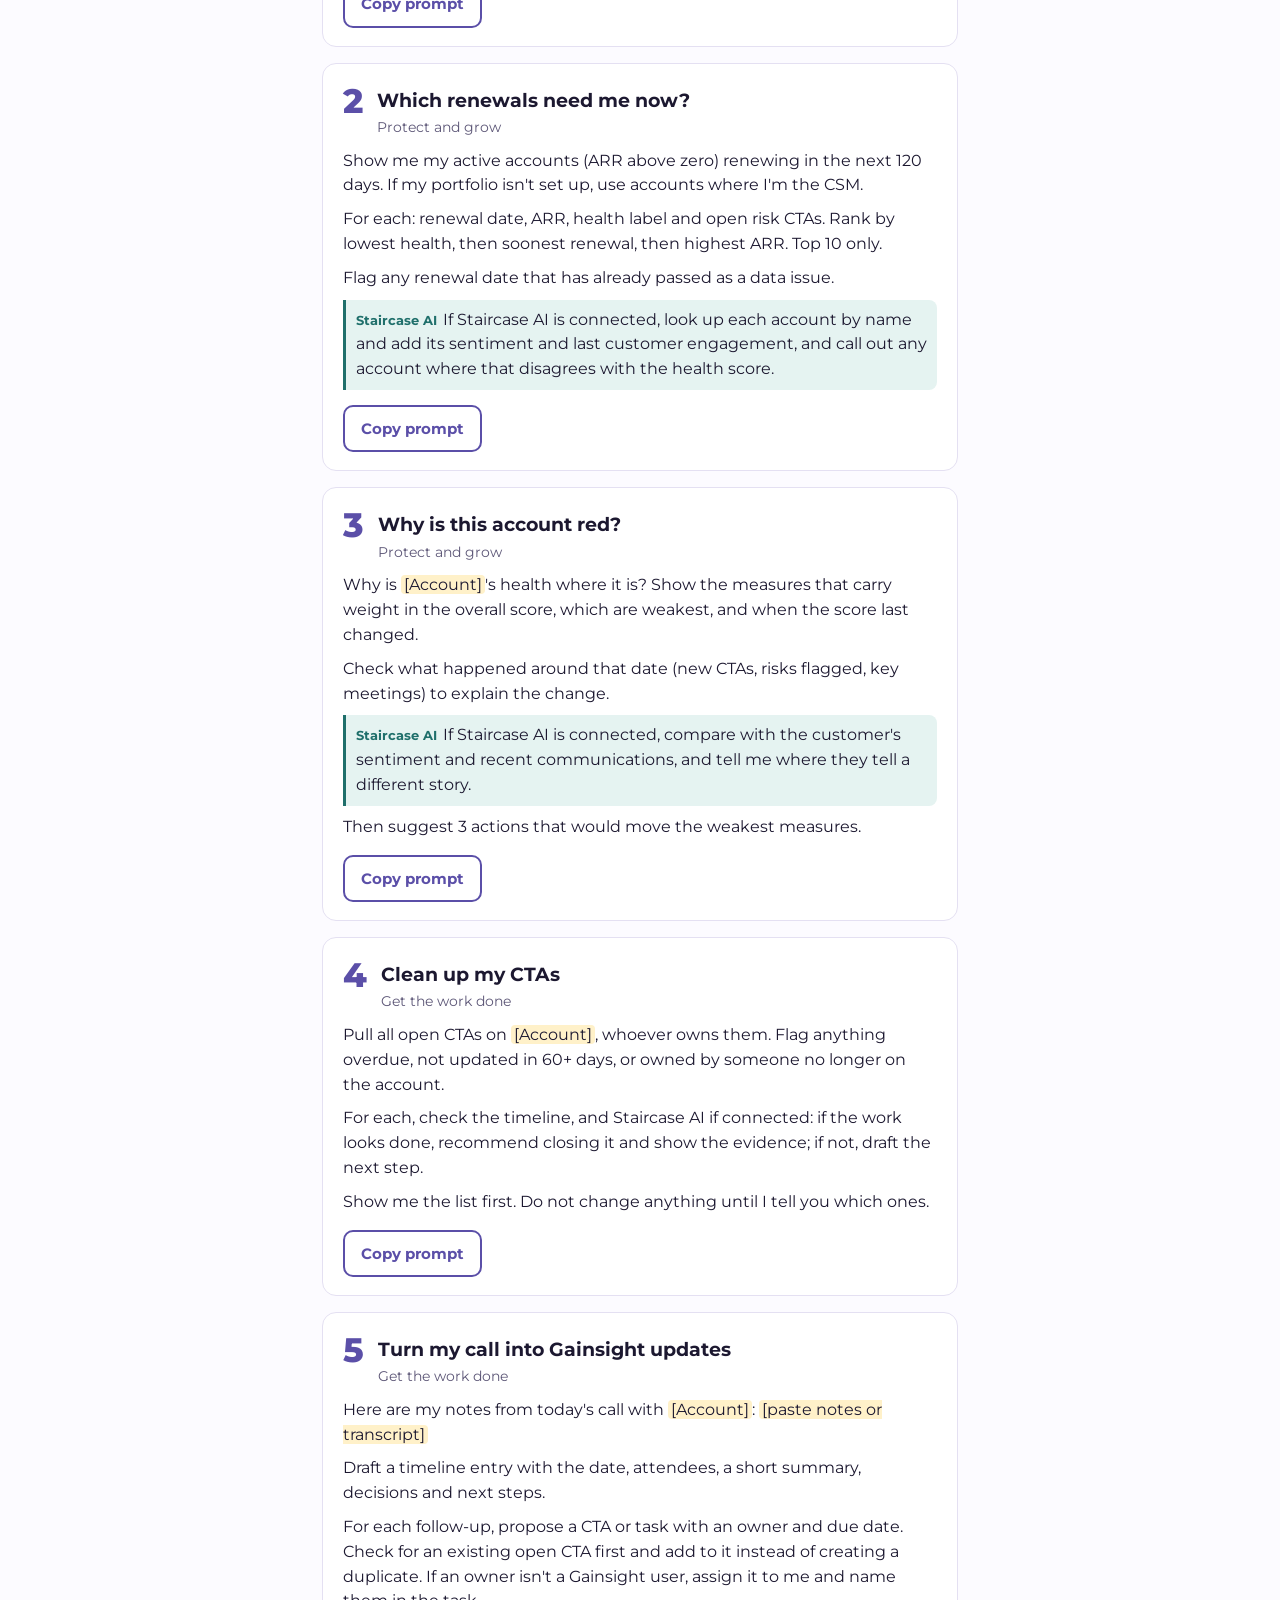
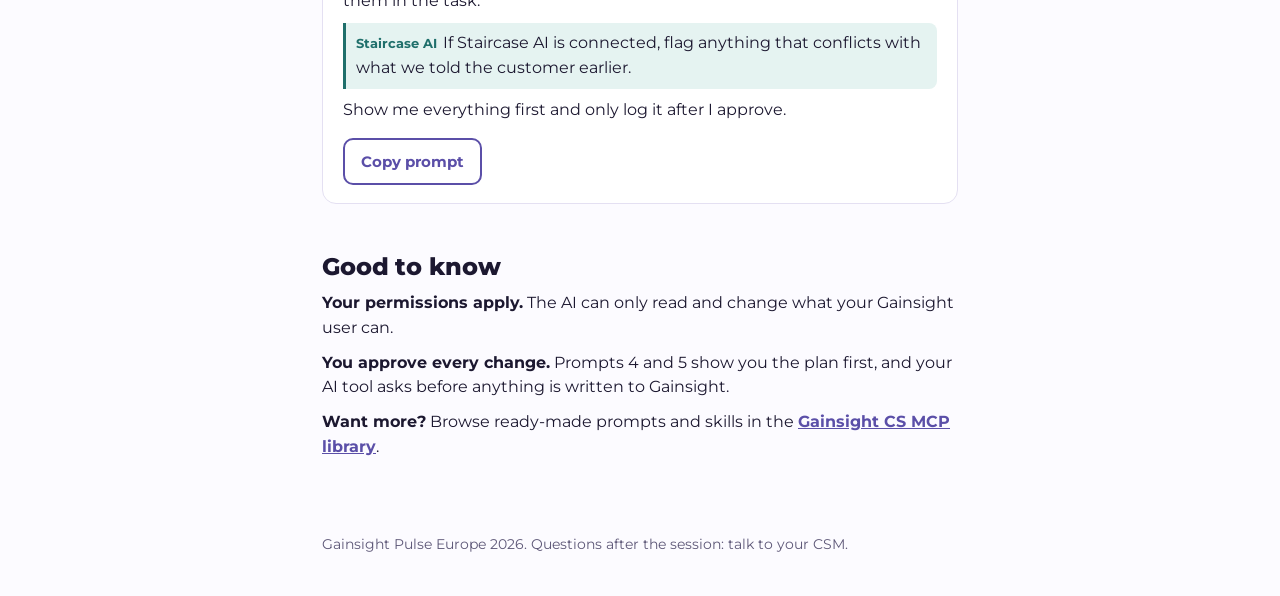
==== commit abcf4fbd: "Rename Gainsight MCP to Gainsight CS MCP. The product name is updated in the workshop, the skills, a" ====
--- a/docs/workshop/index.html
+++ b/docs/workshop/index.html
@@ -43,7 +43,7 @@
 <div class="hero"><div class="wrap">
 <p class="event">Pulse Europe 2026 workshop</p>
 <h1>Turn your LLM into a Customer Expert</h1>
-<p class="lede">Copy the five prompts we ran live. First, connect whatever you can. Staircase AI needs no admin. Gainsight MCP does, so use it when your admin has turned it on. Each prompt uses whichever is connected and skips the rest.</p>
+<p class="lede">Copy the five prompts we ran live. First, connect whatever you can. Staircase AI needs no admin. Gainsight CS MCP does, so use it when your admin has turned it on. Each prompt uses whichever is connected and skips the rest.</p>
 </div></div>
 <main class="wrap">
 <h2>Get connected</h2>
@@ -51,10 +51,10 @@
 <ol class="steps">
 <li><strong>Connect what you can right now</strong>If Gainsight or Staircase AI is already in your AI tool, leave it. If not, add the one you can sign in to.</li>
 <li><strong>Staircase AI: connect it yourself</strong>No admin. If it isn't connected yet, add it. The highlighted lines in each prompt use it when it's there and are skipped when it isn't.</li>
-<li><strong>Gainsight MCP needs your admin</strong>Ask them to turn MCP on and share your address. It usually looks like <code>https://yourcompany.gainsightcloud.com/v1/ds-mcp/mcp</code></li>
+<li><strong>Gainsight CS MCP needs your admin</strong>Ask them to turn MCP on and share your address. It usually looks like <code>https://yourcompany.gainsightcloud.com/v1/ds-mcp/mcp</code></li>
 <li><strong>Add that Gainsight address and sign in</strong>Claude, ChatGPT and Microsoft Copilot all support custom MCP connectors. The AI sees only what you can see in Gainsight.</li>
 </ol>
-<p>Step-by-step guides for each AI tool: <a href="https://support.gainsight.com/Gainsight_AI/Gainsight_MCPs">Gainsight MCP documentation</a></p>
+<p>Step-by-step guides for each AI tool: <a href="https://support.gainsight.com/Gainsight_AI/Gainsight_MCPs">Gainsight CS MCP documentation</a></p>
 <h2>The five prompts</h2>
 <p class="sub">Replace anything in <mark>[brackets]</mark> with your own account or notes.</p>
 
@@ -110,7 +110,7 @@
 <div class="know">
 <p><strong>Your permissions apply.</strong> The AI can only read and change what your Gainsight user can.</p>
 <p><strong>You approve every change.</strong> Prompts 4 and 5 show you the plan first, and your AI tool asks before anything is written to Gainsight.</p>
-<p><strong>Want more?</strong> Browse ready-made prompts and skills in the <a href="https://www.gainsight.com/mcp/library/">Gainsight MCP library</a>.</p>
+<p><strong>Want more?</strong> Browse ready-made prompts and skills in the <a href="https://www.gainsight.com/mcp/library/">Gainsight CS MCP library</a>.</p>
 </div>
 </main>
 <footer class="wrap">Gainsight Pulse Europe 2026. Questions after the session: talk to your CSM.</footer>
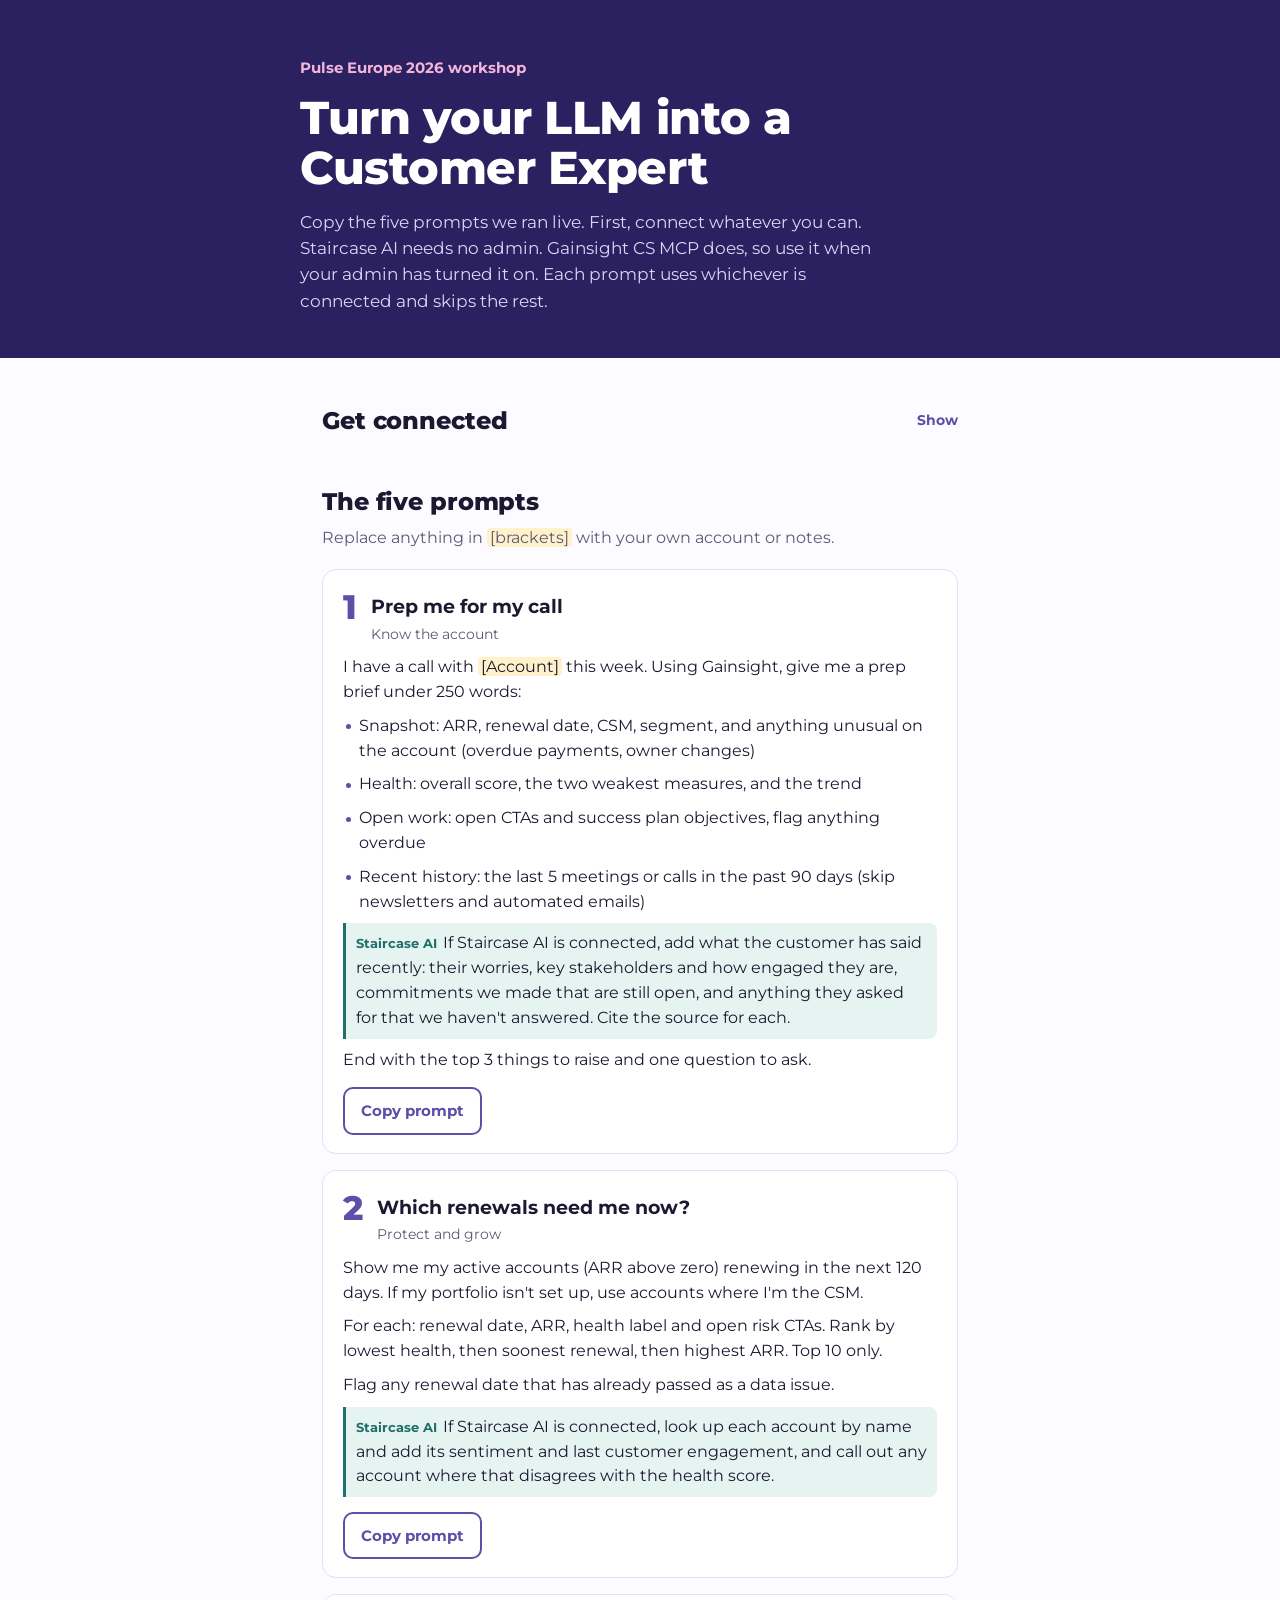
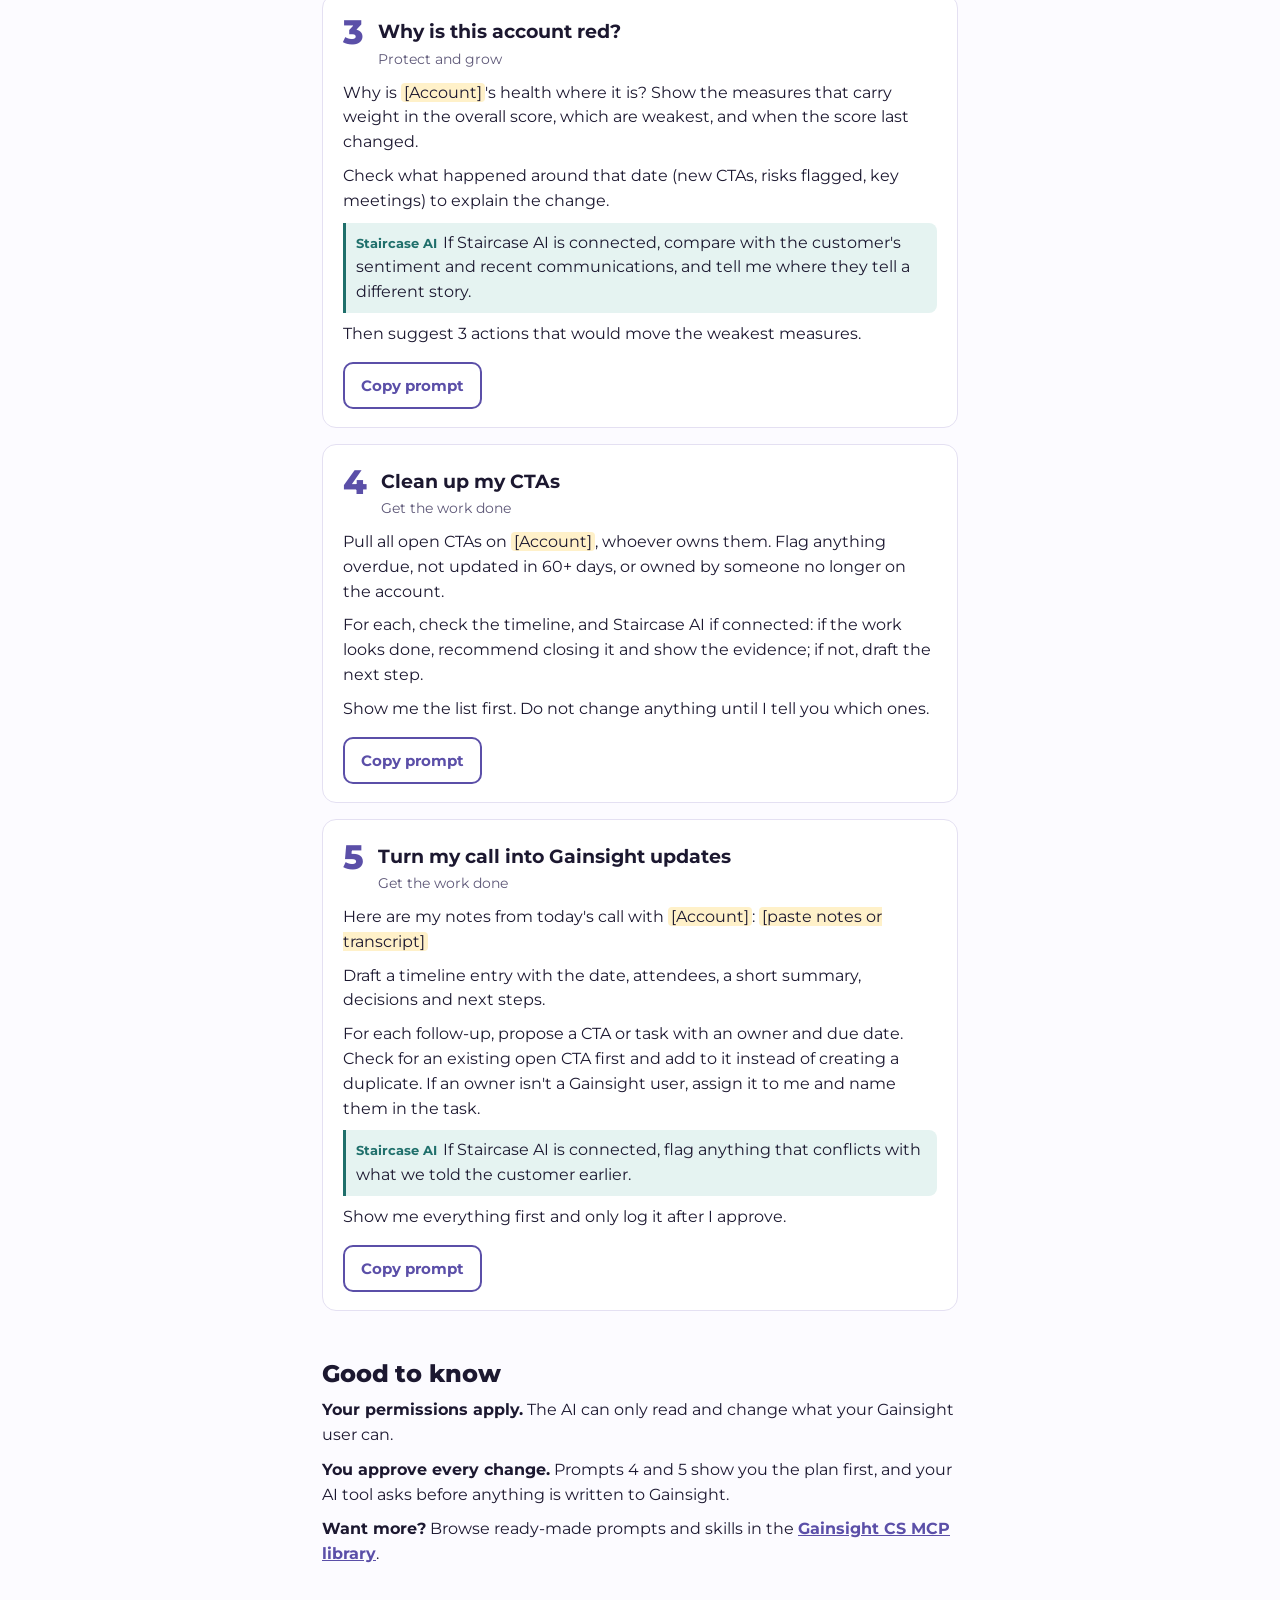
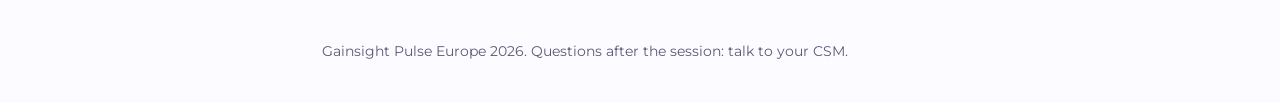
==== commit 91cf15bf: "Collapse the workshop connect steps by default. The heading stays visible. The steps open when someo" ====
--- a/docs/workshop/index.html
+++ b/docs/workshop/index.html
@@ -33,7 +33,16 @@
 mark{background:var(--mark);color:inherit;border-radius:4px;padding:0 3px}
 .copy{font:inherit;font-weight:700;font-size:15px;margin-top:6px;padding:10px 16px;border-radius:10px;border:2px solid var(--violet);background:transparent;color:var(--violet);cursor:pointer;min-height:44px}
 .copy[data-done]{background:var(--violet);color:var(--paper)}
-.copy:focus-visible,a:focus-visible{outline:3px solid var(--gold);outline-offset:2px}
+.copy:focus-visible,a:focus-visible,summary:focus-visible{outline:3px solid var(--gold);outline-offset:2px}
+details.connect{margin-top:36px}
+details.connect>summary{display:flex;align-items:center;justify-content:space-between;gap:12px;cursor:pointer;list-style:none}
+details.connect>summary::-webkit-details-marker{display:none}
+details.connect>summary h2{margin:0}
+details.connect .toggle{flex:none;font-size:14px;font-weight:700;color:var(--violet)}
+details.connect .when-open{display:none}
+details.connect[open] .when-closed{display:none}
+details.connect[open] .when-open{display:inline}
+details.connect .sub{margin-top:14px}
 a{color:var(--violet);font-weight:700}
 .know p{margin:0 0 10px}
 footer{color:var(--muted);font-size:14px;padding:0 22px 40px}
@@ -46,7 +55,8 @@
 <p class="lede">Copy the five prompts we ran live. First, connect whatever you can. Staircase AI needs no admin. Gainsight CS MCP does, so use it when your admin has turned it on. Each prompt uses whichever is connected and skips the rest.</p>
 </div></div>
 <main class="wrap">
-<h2>Get connected</h2>
+<details class="connect">
+<summary><h2>Get connected</h2><span class="toggle"><span class="when-closed">Show</span><span class="when-open">Hide</span></span></summary>
 <p class="sub">If you aren't connected yet, add whichever you can. The prompts use what is available.</p>
 <ol class="steps">
 <li><strong>Connect what you can right now</strong>If Gainsight or Staircase AI is already in your AI tool, leave it. If not, add the one you can sign in to.</li>
@@ -55,6 +65,7 @@
 <li><strong>Add that Gainsight address and sign in</strong>Claude, ChatGPT and Microsoft Copilot all support custom MCP connectors. The AI sees only what you can see in Gainsight.</li>
 </ol>
 <p>Step-by-step guides for each AI tool: <a href="https://support.gainsight.com/Gainsight_AI/Gainsight_MCPs">Gainsight CS MCP documentation</a></p>
+</details>
 <h2>The five prompts</h2>
 <p class="sub">Replace anything in <mark>[brackets]</mark> with your own account or notes.</p>
 
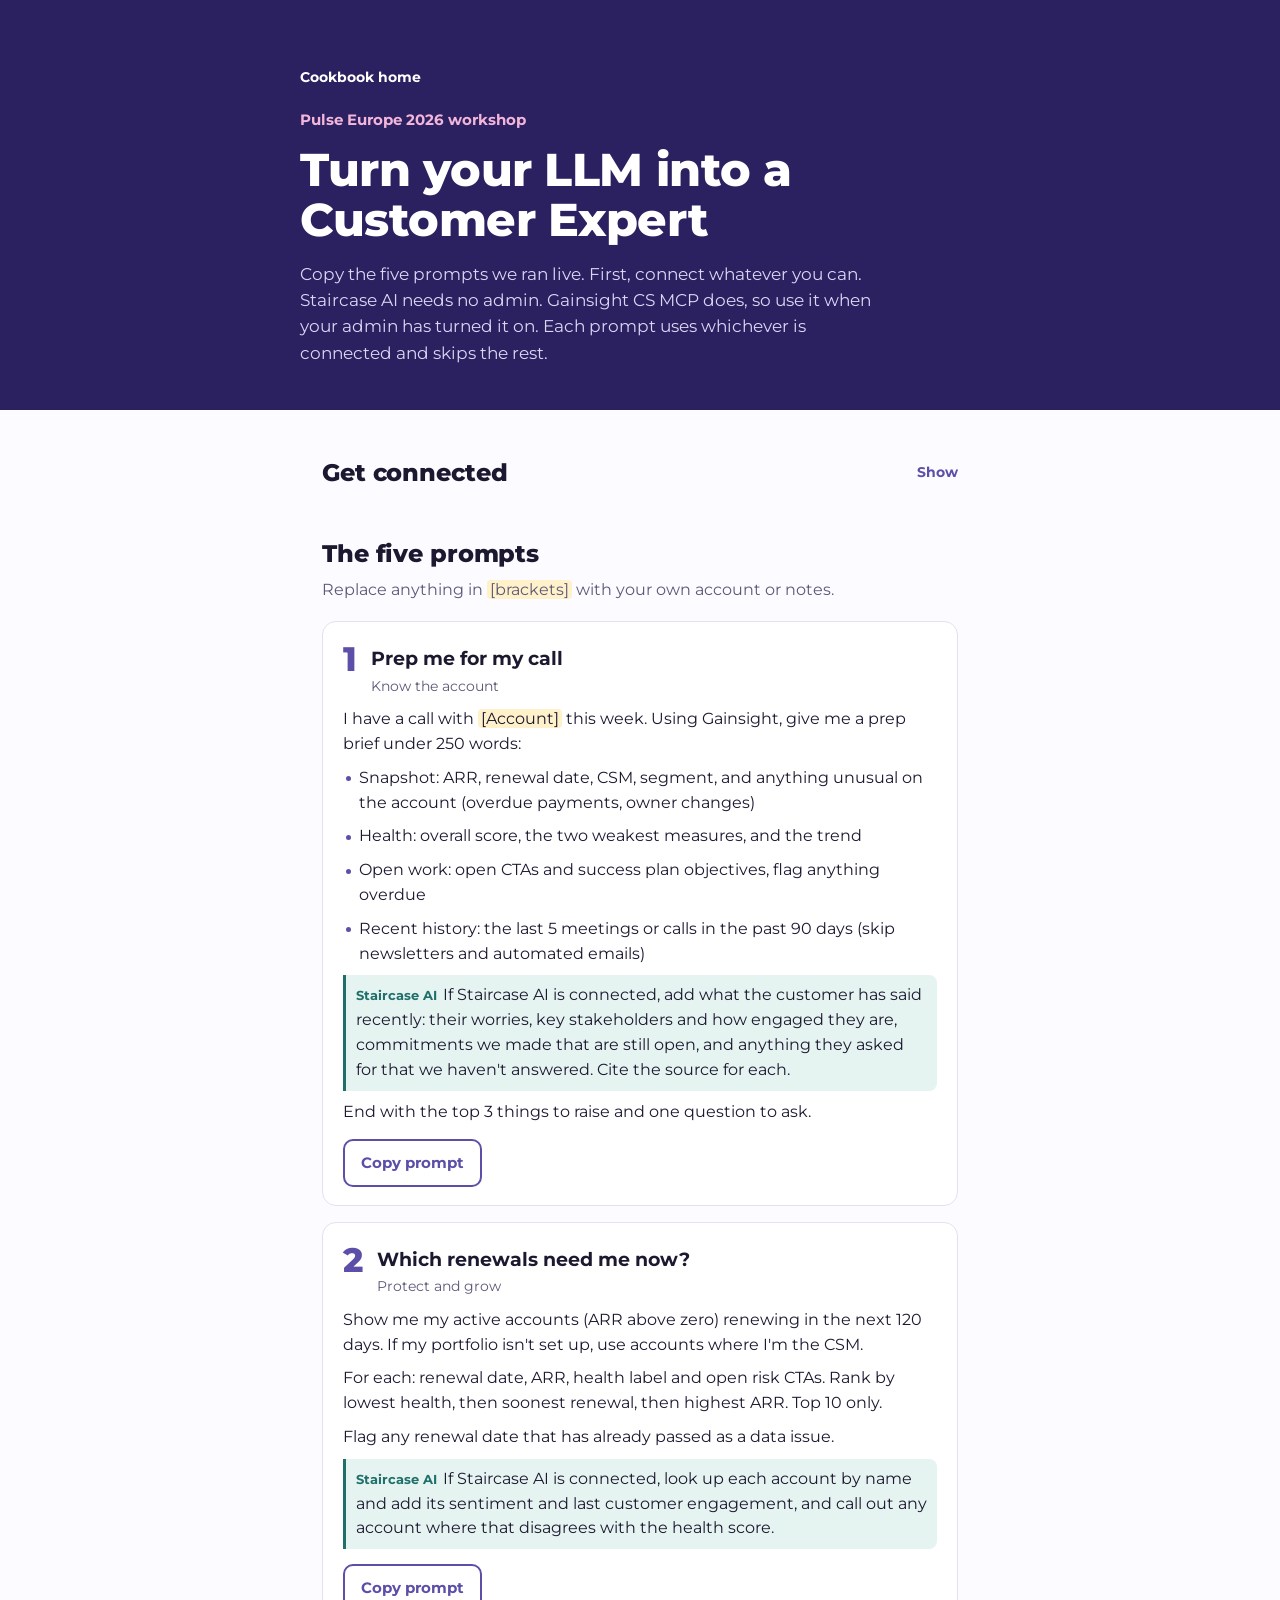
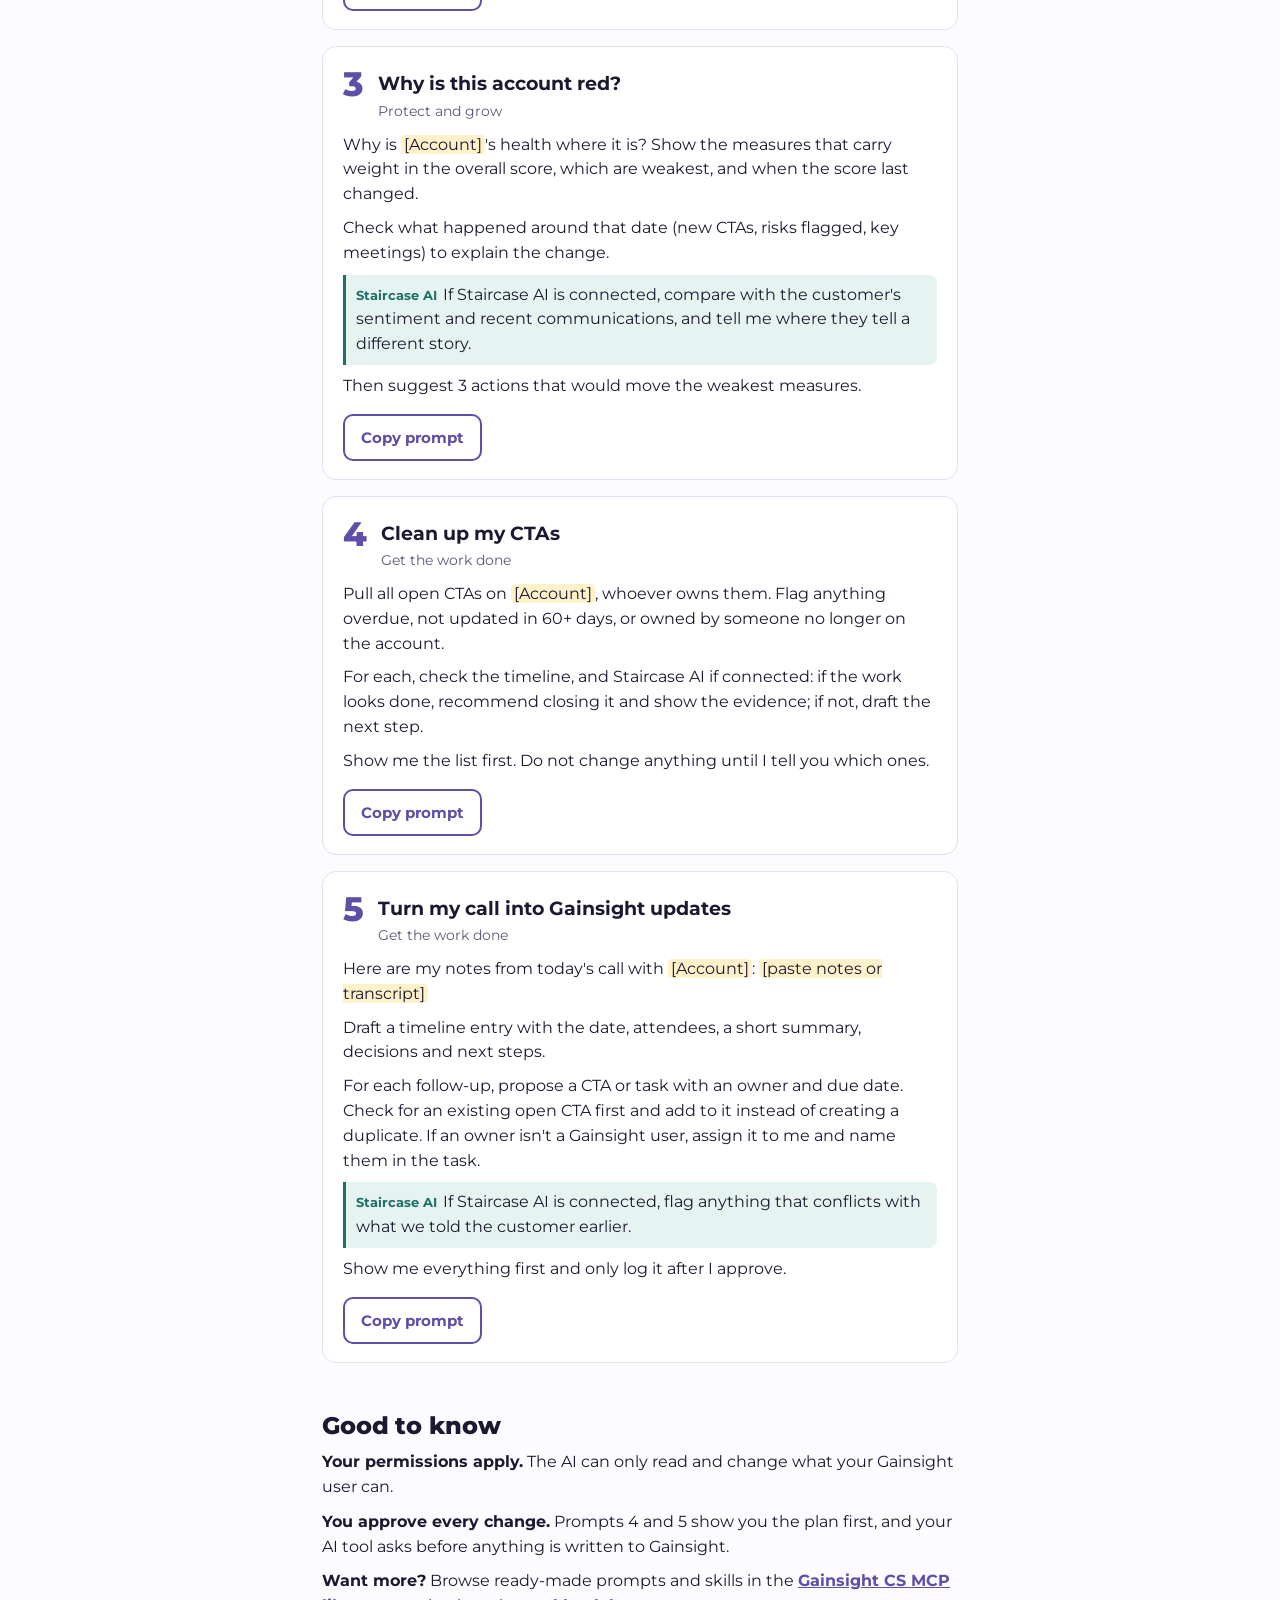
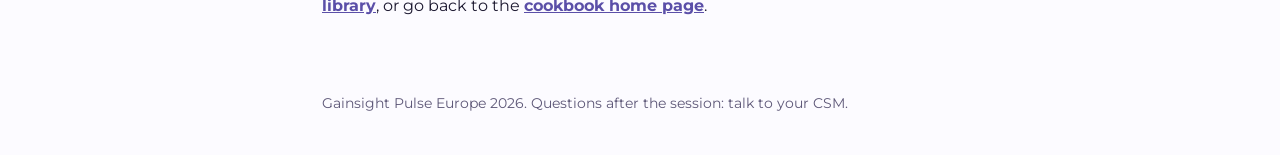
==== commit 326ddfa5: "Link the Pulse workshop back to the cookbook home. The hero and the closing note both return to the " ====
--- a/docs/workshop/index.html
+++ b/docs/workshop/index.html
@@ -44,12 +44,15 @@
 details.connect[open] .when-open{display:inline}
 details.connect .sub{margin-top:14px}
 a{color:var(--violet);font-weight:700}
+a.back{display:inline-flex;align-items:center;min-height:44px;margin:0 0 8px;color:#fff;font-size:14px;font-weight:700;text-decoration:none}
+a.back:hover{text-decoration:underline}
 .know p{margin:0 0 10px}
 footer{color:var(--muted);font-size:14px;padding:0 22px 40px}
 @media (prefers-reduced-motion:reduce){*{transition:none!important}}
 </style></head>
 <body>
 <div class="hero"><div class="wrap">
+<a class="back" href="../index.html">Cookbook home</a>
 <p class="event">Pulse Europe 2026 workshop</p>
 <h1>Turn your LLM into a Customer Expert</h1>
 <p class="lede">Copy the five prompts we ran live. First, connect whatever you can. Staircase AI needs no admin. Gainsight CS MCP does, so use it when your admin has turned it on. Each prompt uses whichever is connected and skips the rest.</p>
@@ -121,7 +124,7 @@
 <div class="know">
 <p><strong>Your permissions apply.</strong> The AI can only read and change what your Gainsight user can.</p>
 <p><strong>You approve every change.</strong> Prompts 4 and 5 show you the plan first, and your AI tool asks before anything is written to Gainsight.</p>
-<p><strong>Want more?</strong> Browse ready-made prompts and skills in the <a href="https://www.gainsight.com/mcp/library/">Gainsight CS MCP library</a>.</p>
+<p><strong>Want more?</strong> Browse ready-made prompts and skills in the <a href="https://www.gainsight.com/mcp/library/">Gainsight CS MCP library</a>, or go back to the <a href="../index.html">cookbook home page</a>.</p>
 </div>
 </main>
 <footer class="wrap">Gainsight Pulse Europe 2026. Questions after the session: talk to your CSM.</footer>
